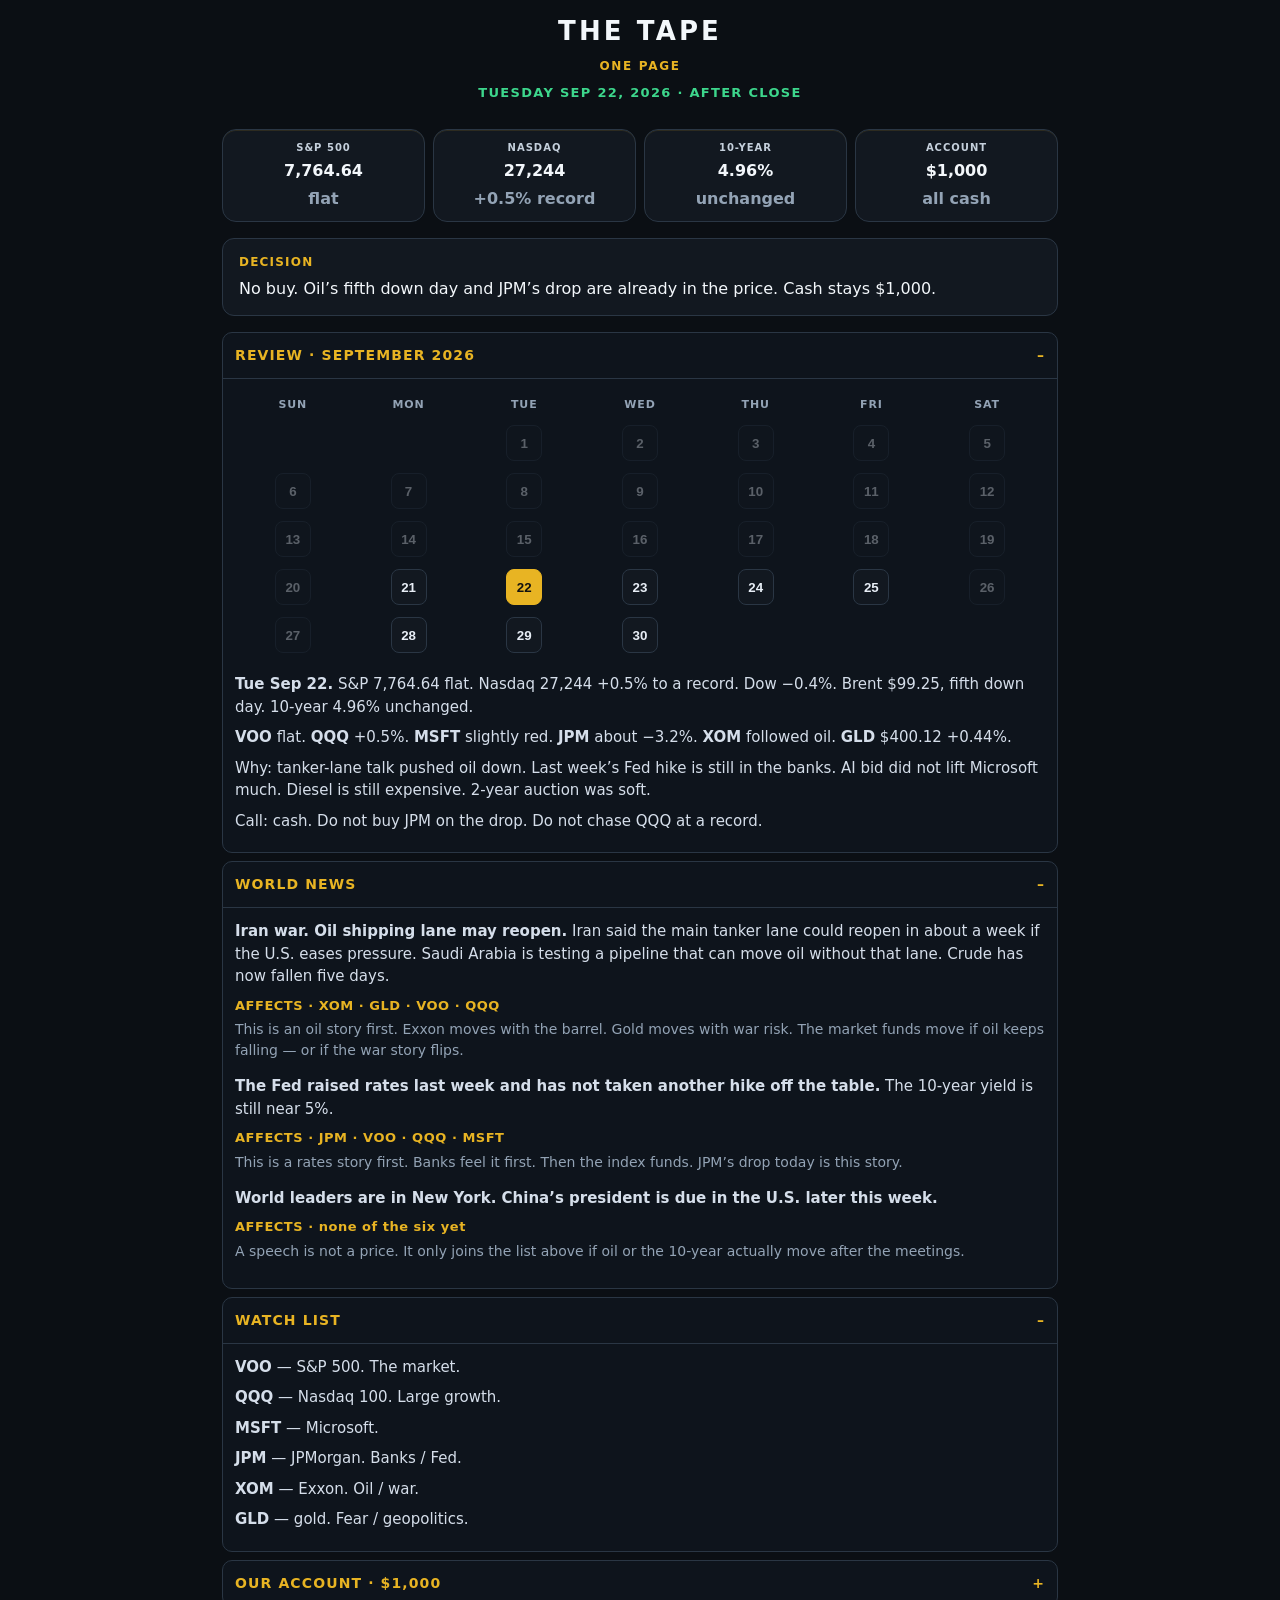
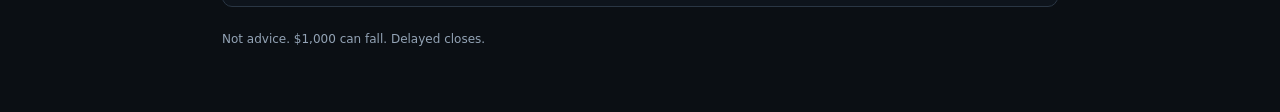
==== index.html @ 4e63ae9a "World news first, then which watch-list names it affects" ====
<!DOCTYPE html>
<html lang="en"><head>
<meta charset="UTF-8"/>
<meta name="viewport" content="width=device-width,initial-scale=1"/>
<title>The Tape</title>
<link rel="stylesheet" href="tape.css?v=13"/>
<style>
.meaning{color:#93a3b5;font-size:12px;font-weight:600;display:block;margin-top:4px}
.next{background:#121820;border:1px solid #2a3644;border-radius:12px;padding:14px 16px;margin:16px 0}
.next b{display:block;color:#e8b423;font-size:12px;letter-spacing:.1em;margin-bottom:6px}
.why{color:#93a3b5;font-size:14px;margin:4px 0 14px}
.hits{color:#e8b423;font-size:13px;font-weight:800;letter-spacing:.04em;margin:8px 0 0}
.cal{width:100%;border-collapse:collapse;margin:8px 0 14px;table-layout:fixed}
.cal th{color:#93a3b5;font-size:11px;letter-spacing:.08em;font-weight:800;padding:6px 0}
.cal td{text-align:center;padding:6px 0}
.cal button{background:#121820;border:1px solid #2a3644;color:#e8eef6;width:36px;height:36px;border-radius:8px;font-weight:800;cursor:pointer}
.cal button.on{background:#e8b423;color:#111;border-color:#e8b423}
.cal button.muted{opacity:.35;cursor:default}
.cal .empty{height:36px}
#rev-empty{display:none}
#rev-empty.show{display:block}
#rev-22.hide{display:none}
</style>
</head>
<body>
<header>
<div class="brand">THE TAPE</div>
<div class="sub">ONE PAGE</div>
<div class="card-date">TUESDAY SEP 22, 2026 · AFTER CLOSE</div>
</header>
<div class="wrap">

<div class="bank">
<div><b>S&amp;P 500</b><span>7,764.64</span><span class="meaning">flat</span></div>
<div><b>NASDAQ</b><span>27,244</span><span class="meaning">+0.5% record</span></div>
<div><b>10-YEAR</b><span>4.96%</span><span class="meaning">unchanged</span></div>
<div><b>ACCOUNT</b><span>$1,000</span><span class="meaning">all cash</span></div>
</div>

<div class="next">
<b>DECISION</b>
No buy. Oil’s fifth down day and JPM’s drop are already in the price. Cash stays $1,000.
</div>

<details class="block" open>
<summary>REVIEW · SEPTEMBER 2026</summary>
<div class="body">
<table class="cal">
<tr><th>SUN</th><th>MON</th><th>TUE</th><th>WED</th><th>THU</th><th>FRI</th><th>SAT</th></tr>
<tr>
<td class="empty"></td><td class="empty"></td>
<td><button class="muted" disabled>1</button></td>
<td><button class="muted" disabled>2</button></td>
<td><button class="muted" disabled>3</button></td>
<td><button class="muted" disabled>4</button></td>
<td><button class="muted" disabled>5</button></td>
</tr>
<tr>
<td><button class="muted" disabled>6</button></td>
<td><button class="muted" disabled>7</button></td>
<td><button class="muted" disabled>8</button></td>
<td><button class="muted" disabled>9</button></td>
<td><button class="muted" disabled>10</button></td>
<td><button class="muted" disabled>11</button></td>
<td><button class="muted" disabled>12</button></td>
</tr>
<tr>
<td><button class="muted" disabled>13</button></td>
<td><button class="muted" disabled>14</button></td>
<td><button class="muted" disabled>15</button></td>
<td><button class="muted" disabled>16</button></td>
<td><button class="muted" disabled>17</button></td>
<td><button class="muted" disabled>18</button></td>
<td><button class="muted" disabled>19</button></td>
</tr>
<tr>
<td><button class="muted" disabled>20</button></td>
<td><button data-day="21" type="button">21</button></td>
<td><button class="on" data-day="22" type="button">22</button></td>
<td><button data-day="23" type="button">23</button></td>
<td><button data-day="24" type="button">24</button></td>
<td><button data-day="25" type="button">25</button></td>
<td><button class="muted" disabled>26</button></td>
</tr>
<tr>
<td><button class="muted" disabled>27</button></td>
<td><button data-day="28" type="button">28</button></td>
<td><button data-day="29" type="button">29</button></td>
<td><button data-day="30" type="button">30</button></td>
<td></td><td></td><td></td>
</tr>
</table>

<div id="rev-22">
<p class="note"><b>Tue Sep 22.</b> S&amp;P 7,764.64 flat. Nasdaq 27,244 +0.5% to a record. Dow −0.4%. Brent $99.25, fifth down day. 10-year 4.96% unchanged.</p>
<p class="note"><b>VOO</b> flat. <b>QQQ</b> +0.5%. <b>MSFT</b> slightly red. <b>JPM</b> about −3.2%. <b>XOM</b> followed oil. <b>GLD</b> $400.12 +0.44%.</p>
<p class="note">Why: tanker-lane talk pushed oil down. Last week’s Fed hike is still in the banks. AI bid did not lift Microsoft much. Diesel is still expensive. 2-year auction was soft.</p>
<p class="note">Call: cash. Do not buy JPM on the drop. Do not chase QQQ at a record.</p>
</div>
<p class="note" id="rev-empty">No review for that date yet. First review is Tuesday the 22nd.</p>
</div>
</details>

<details class="block" open>
<summary>WORLD NEWS</summary>
<div class="body">
<p class="note"><b>Iran war. Oil shipping lane may reopen.</b> Iran said the main tanker lane could reopen in about a week if the U.S. eases pressure. Saudi Arabia is testing a pipeline that can move oil without that lane. Crude has now fallen five days.</p>
<p class="hits">AFFECTS · XOM · GLD · VOO · QQQ</p>
<p class="why">This is an oil story first. Exxon moves with the barrel. Gold moves with war risk. The market funds move if oil keeps falling — or if the war story flips.</p>
<p class="note"><b>The Fed raised rates last week and has not taken another hike off the table.</b> The 10-year yield is still near 5%.</p>
<p class="hits">AFFECTS · JPM · VOO · QQQ · MSFT</p>
<p class="why">This is a rates story first. Banks feel it first. Then the index funds. JPM’s drop today is this story.</p>
<p class="note"><b>World leaders are in New York. China’s president is due in the U.S. later this week.</b></p>
<p class="hits">AFFECTS · none of the six yet</p>
<p class="why">A speech is not a price. It only joins the list above if oil or the 10-year actually move after the meetings.</p>
</div>
</details>

<details class="block" open>
<summary>WATCH LIST</summary>
<div class="body">
<p class="note"><b>VOO</b> — S&amp;P 500. The market.</p>
<p class="note"><b>QQQ</b> — Nasdaq 100. Large growth.</p>
<p class="note"><b>MSFT</b> — Microsoft.</p>
<p class="note"><b>JPM</b> — JPMorgan. Banks / Fed.</p>
<p class="note"><b>XOM</b> — Exxon. Oil / war.</p>
<p class="note"><b>GLD</b> — gold. Fear / geopolitics.</p>
</div>
</details>

<details class="block">
<summary>OUR ACCOUNT · $1,000</summary>
<div class="body">
<p class="note">Start $1,000. Cash $1,000. Positions none.</p>
<p class="note">Max $300 in one name. Max two names. No day trades. No options. No crypto. No margin.</p>
<p class="note">A buy needs a sentence in Decision first. Then send the Robinhood fill.</p>
</div>
</details>

<p class="disclaimer">Not advice. $1,000 can fall. Delayed closes.</p>
</div>
<script>
const empty = document.getElementById('rev-empty');
const tue = document.getElementById('rev-22');
document.querySelectorAll('.cal button[data-day]').forEach(btn => {
  btn.addEventListener('click', () => {
    document.querySelectorAll('.cal button[data-day]').forEach(b => b.classList.remove('on'));
    btn.classList.add('on');
    const has = btn.getAttribute('data-day') === '22';
    tue.classList.toggle('hide', !has);
    empty.classList.toggle('show', !has);
  });
});
</script>
</body></html>
---- tape.css ----
:root{--bg:#0b0f14;--line:#2a3644;--gold:#e8b423;--ok:#3dd68c;--muted:#c5d0dc}
*{box-sizing:border-box}
html,body{overflow-x:hidden}
body{margin:0;font-family:"Segoe UI",system-ui,sans-serif;background:#0b0f14;color:#f3f7fb;line-height:1.5;font-size:16px;-webkit-text-size-adjust:100%}
.topnav{display:flex;justify-content:center;gap:10px;padding:10px 8px;border-bottom:1px solid var(--line);position:sticky;top:0;background:#0b0f14;z-index:5}
.topnav a{color:var(--gold);text-decoration:none;font-weight:800;font-size:13px;letter-spacing:.05em;padding:4px 2px}
.topnav a.on{color:var(--ok)}
header{padding:12px 16px 4px;text-align:center}
h1,.brand{margin:0;font-size:26px;letter-spacing:.12em;font-weight:800}
.sub{color:var(--gold);font-size:12px;letter-spacing:.14em;font-weight:700;margin:6px 0 8px}
.card-date{color:#3dd68c;font-size:13px;font-weight:800;letter-spacing:.1em;margin:2px 0 8px}
.updated{display:none}
.note{color:#d5deea;font-size:15px;line-height:1.5;margin:8px 0}
.wrap{max-width:860px;margin:0 auto;padding:4px 12px 56px}
.bank{display:grid;grid-template-columns:repeat(4,1fr);gap:8px;margin:10px 0 6px}
.bank div{background:#121820;border:1px solid var(--line);border-radius:14px;padding:10px 8px;text-align:center;box-shadow:inset 0 1px 0 rgba(232,180,35,.12)}
.bank b{display:block;color:var(--muted);font-size:10px;letter-spacing:.1em;margin-bottom:4px}
.bank span{font-size:16px;font-weight:800}
.block{background:#0e141c;border:1px solid #2a3644;border-radius:10px;margin:8px 0;overflow:hidden}
.block>summary{list-style:none;cursor:pointer;padding:12px 12px;color:#e8b423;font-weight:800;letter-spacing:.08em;font-size:14px;min-height:44px}
.block>summary::-webkit-details-marker{display:none}
.block>summary::after{content:" +";float:right;color:var(--gold)}
.block[open]>summary::after{content:" –"}
.block .body{padding:4px 12px 12px;border-top:1px solid #2a3644}
.kv{display:grid;grid-template-columns:88px 1fr;gap:6px 10px;margin:8px 0}
.kv b{color:#93a3b5;font-size:11px;letter-spacing:.1em;padding-top:3px}
.kv span{font-size:16px;font-weight:800;line-height:1.3}
.stamp{display:inline-block;padding:4px 8px;border-radius:999px;font-size:11px;font-weight:800}
.stamp.bet{background:#3d2a00;color:#e8b423}
.stamp.lean{background:#0d2a1c;color:#3dd68c}
.stamp.fade{background:#3a1212;color:#ff6b6b}
.stamp.pass{background:#1a2230;color:#93a3b5}
.full-link{color:var(--gold);font-weight:800;text-decoration:underline;font-size:15px}
.sd-table{width:100%;border-collapse:collapse;font-size:14px;margin:8px 0}
.sd-table th,.sd-table td{text-align:left;padding:7px 6px;border-bottom:1px solid var(--line);vertical-align:top}
.sd-table th{color:var(--muted);font-size:11px;letter-spacing:.08em}
.disclaimer{color:#93a3b5;font-size:12px;line-height:1.45;margin:24px 0 8px}
.g-btn{display:inline-block;padding:12px 12px;border-radius:8px;border:1px solid var(--line);color:var(--gold);text-decoration:none;font-weight:800;font-size:13px;letter-spacing:.04em;text-align:center;margin:4px 6px 4px 0}
@media(max-width:640px){
  .bank{grid-template-columns:1fr 1fr}
  h1,.brand{font-size:22px}
  .topnav{gap:8px;padding:8px 6px}
  .topnav a{font-size:11px}
  .wrap{padding:4px 10px 72px}
}
@media(min-width:720px){
  .mini{grid-template-columns:repeat(4,1fr)}
}
.mini{display:grid;grid-template-columns:1fr 1fr;gap:6px;margin:8px 0 0;width:100%}
.mini div{background:#121820;border:1px solid var(--line);border-radius:12px;padding:9px 8px;box-shadow:inset 0 1px 0 rgba(232,180,35,.1)}
.mini b{display:block;color:var(--muted);font-size:10px;letter-spacing:.08em}
.mini span{display:block;font-size:13px;font-weight:800;color:#f3f7fb;line-height:1.35;overflow-wrap:anywhere}
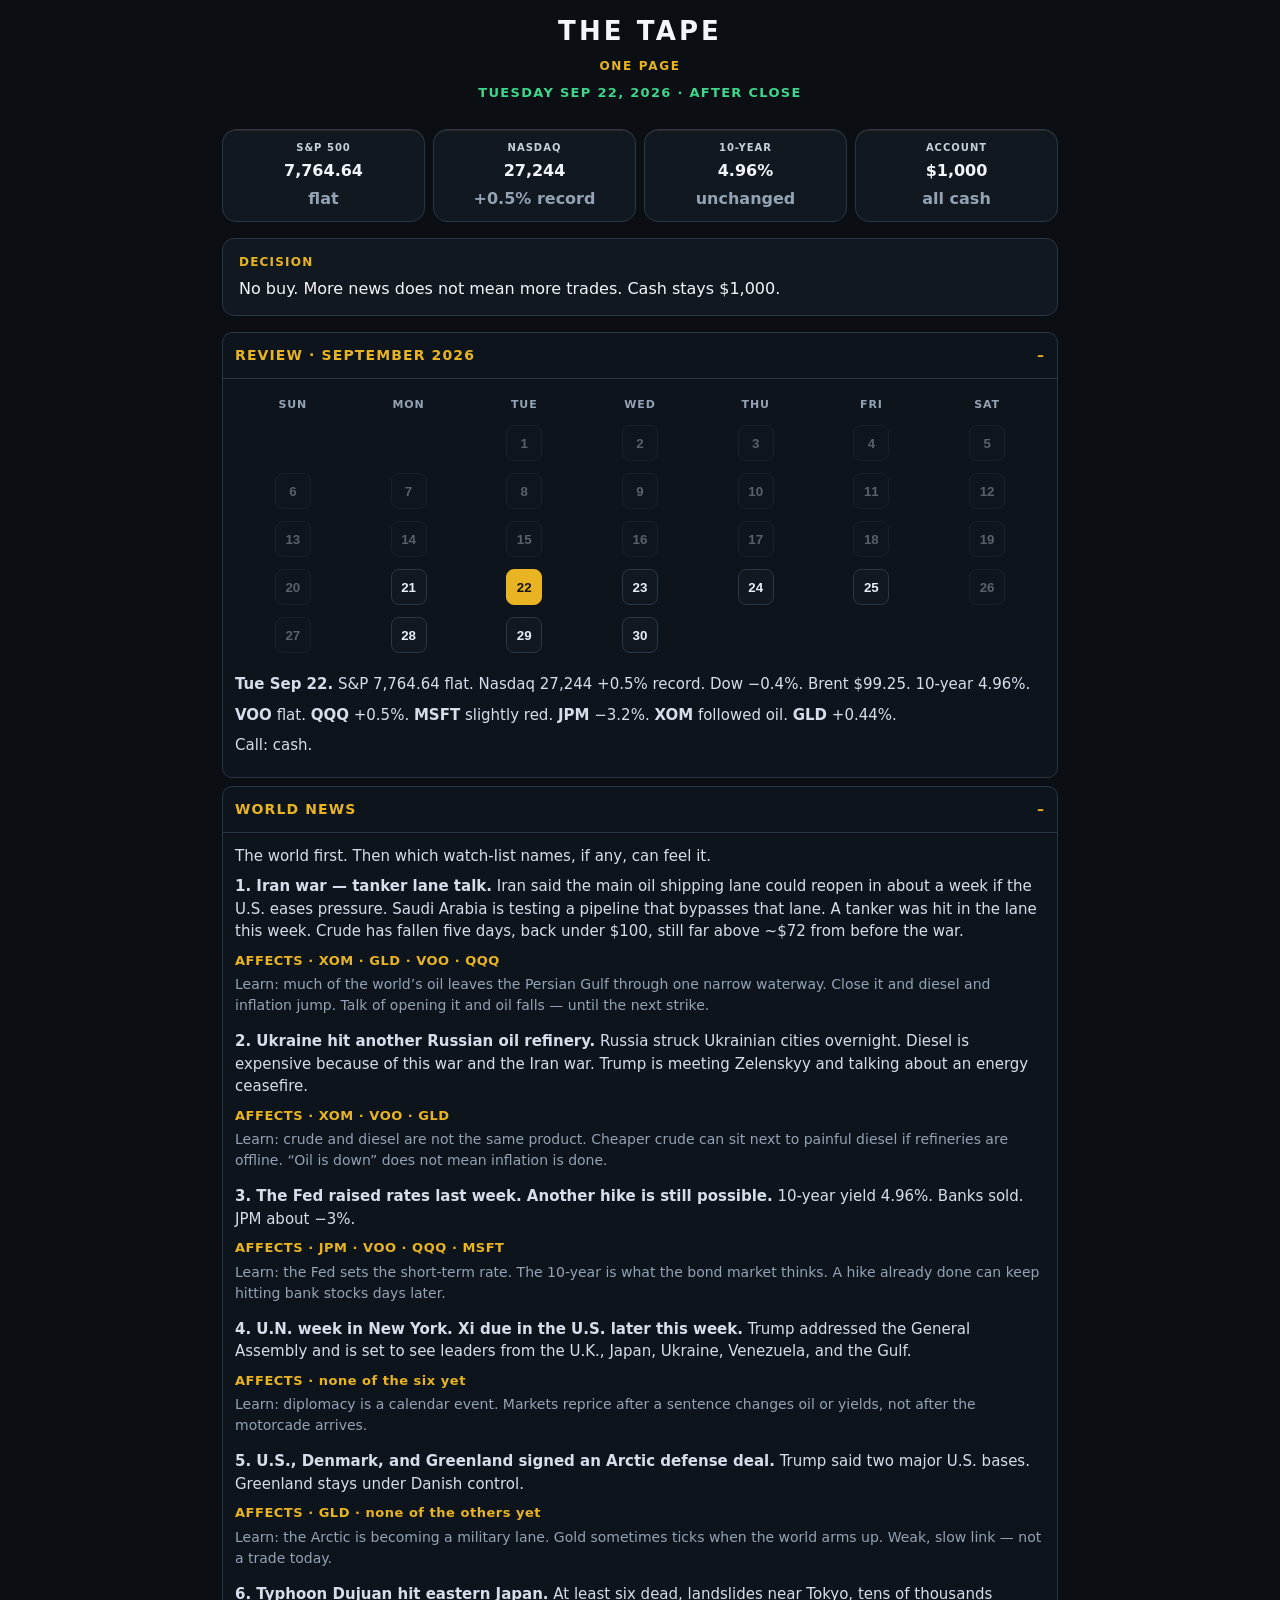
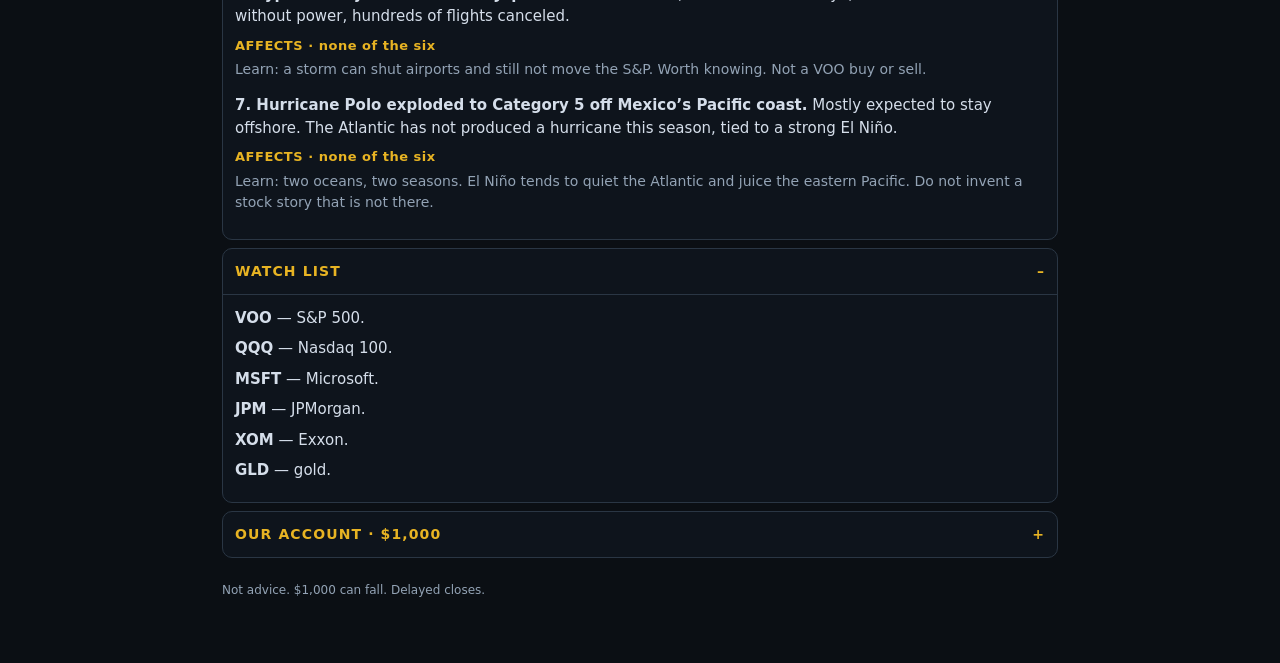
==== commit 7cea0b8d: "World News deeper dive: seven stories with learn lines" ====
--- a/index.html
+++ b/index.html
@@ -3,7 +3,7 @@
 <meta charset="UTF-8"/>
 <meta name="viewport" content="width=device-width,initial-scale=1"/>
 <title>The Tape</title>
-<link rel="stylesheet" href="tape.css?v=13"/>
+<link rel="stylesheet" href="tape.css?v=14"/>
 <style>
 .meaning{color:#93a3b5;font-size:12px;font-weight:600;display:block;margin-top:4px}
 .next{background:#121820;border:1px solid #2a3644;border-radius:12px;padding:14px 16px;margin:16px 0}
@@ -29,114 +29,73 @@
 <div class="card-date">TUESDAY SEP 22, 2026 · AFTER CLOSE</div>
 </header>
 <div class="wrap">
-
 <div class="bank">
 <div><b>S&amp;P 500</b><span>7,764.64</span><span class="meaning">flat</span></div>
 <div><b>NASDAQ</b><span>27,244</span><span class="meaning">+0.5% record</span></div>
 <div><b>10-YEAR</b><span>4.96%</span><span class="meaning">unchanged</span></div>
 <div><b>ACCOUNT</b><span>$1,000</span><span class="meaning">all cash</span></div>
 </div>
-
-<div class="next">
-<b>DECISION</b>
-No buy. Oil’s fifth down day and JPM’s drop are already in the price. Cash stays $1,000.
-</div>
-
+<div class="next"><b>DECISION</b>
+No buy. More news does not mean more trades. Cash stays $1,000.</div>
 <details class="block" open>
 <summary>REVIEW · SEPTEMBER 2026</summary>
 <div class="body">
 <table class="cal">
 <tr><th>SUN</th><th>MON</th><th>TUE</th><th>WED</th><th>THU</th><th>FRI</th><th>SAT</th></tr>
-<tr>
-<td class="empty"></td><td class="empty"></td>
-<td><button class="muted" disabled>1</button></td>
-<td><button class="muted" disabled>2</button></td>
-<td><button class="muted" disabled>3</button></td>
-<td><button class="muted" disabled>4</button></td>
-<td><button class="muted" disabled>5</button></td>
-</tr>
-<tr>
-<td><button class="muted" disabled>6</button></td>
-<td><button class="muted" disabled>7</button></td>
-<td><button class="muted" disabled>8</button></td>
-<td><button class="muted" disabled>9</button></td>
-<td><button class="muted" disabled>10</button></td>
-<td><button class="muted" disabled>11</button></td>
-<td><button class="muted" disabled>12</button></td>
-</tr>
-<tr>
-<td><button class="muted" disabled>13</button></td>
-<td><button class="muted" disabled>14</button></td>
-<td><button class="muted" disabled>15</button></td>
-<td><button class="muted" disabled>16</button></td>
-<td><button class="muted" disabled>17</button></td>
-<td><button class="muted" disabled>18</button></td>
-<td><button class="muted" disabled>19</button></td>
-</tr>
-<tr>
-<td><button class="muted" disabled>20</button></td>
-<td><button data-day="21" type="button">21</button></td>
-<td><button class="on" data-day="22" type="button">22</button></td>
-<td><button data-day="23" type="button">23</button></td>
-<td><button data-day="24" type="button">24</button></td>
-<td><button data-day="25" type="button">25</button></td>
-<td><button class="muted" disabled>26</button></td>
-</tr>
-<tr>
-<td><button class="muted" disabled>27</button></td>
-<td><button data-day="28" type="button">28</button></td>
-<td><button data-day="29" type="button">29</button></td>
-<td><button data-day="30" type="button">30</button></td>
-<td></td><td></td><td></td>
-</tr>
+<tr><td class="empty"></td><td class="empty"></td><td><button class="muted" disabled>1</button></td><td><button class="muted" disabled>2</button></td><td><button class="muted" disabled>3</button></td><td><button class="muted" disabled>4</button></td><td><button class="muted" disabled>5</button></td></tr>
+<tr><td><button class="muted" disabled>6</button></td><td><button class="muted" disabled>7</button></td><td><button class="muted" disabled>8</button></td><td><button class="muted" disabled>9</button></td><td><button class="muted" disabled>10</button></td><td><button class="muted" disabled>11</button></td><td><button class="muted" disabled>12</button></td></tr>
+<tr><td><button class="muted" disabled>13</button></td><td><button class="muted" disabled>14</button></td><td><button class="muted" disabled>15</button></td><td><button class="muted" disabled>16</button></td><td><button class="muted" disabled>17</button></td><td><button class="muted" disabled>18</button></td><td><button class="muted" disabled>19</button></td></tr>
+<tr><td><button class="muted" disabled>20</button></td><td><button data-day="21" type="button">21</button></td><td><button class="on" data-day="22" type="button">22</button></td><td><button data-day="23" type="button">23</button></td><td><button data-day="24" type="button">24</button></td><td><button data-day="25" type="button">25</button></td><td><button class="muted" disabled>26</button></td></tr>
+<tr><td><button class="muted" disabled>27</button></td><td><button data-day="28" type="button">28</button></td><td><button data-day="29" type="button">29</button></td><td><button data-day="30" type="button">30</button></td><td></td><td></td><td></td></tr>
 </table>
-
 <div id="rev-22">
-<p class="note"><b>Tue Sep 22.</b> S&amp;P 7,764.64 flat. Nasdaq 27,244 +0.5% to a record. Dow −0.4%. Brent $99.25, fifth down day. 10-year 4.96% unchanged.</p>
-<p class="note"><b>VOO</b> flat. <b>QQQ</b> +0.5%. <b>MSFT</b> slightly red. <b>JPM</b> about −3.2%. <b>XOM</b> followed oil. <b>GLD</b> $400.12 +0.44%.</p>
-<p class="note">Why: tanker-lane talk pushed oil down. Last week’s Fed hike is still in the banks. AI bid did not lift Microsoft much. Diesel is still expensive. 2-year auction was soft.</p>
-<p class="note">Call: cash. Do not buy JPM on the drop. Do not chase QQQ at a record.</p>
+<p class="note"><b>Tue Sep 22.</b> S&amp;P 7,764.64 flat. Nasdaq 27,244 +0.5% record. Dow −0.4%. Brent $99.25. 10-year 4.96%.</p>
+<p class="note"><b>VOO</b> flat. <b>QQQ</b> +0.5%. <b>MSFT</b> slightly red. <b>JPM</b> −3.2%. <b>XOM</b> followed oil. <b>GLD</b> +0.44%.</p>
+<p class="note">Call: cash.</p>
 </div>
-<p class="note" id="rev-empty">No review for that date yet. First review is Tuesday the 22nd.</p>
-</div>
-</details>
-
+<p class="note" id="rev-empty">No review for that date yet.</p>
+</div></details>
 <details class="block" open>
 <summary>WORLD NEWS</summary>
 <div class="body">
-<p class="note"><b>Iran war. Oil shipping lane may reopen.</b> Iran said the main tanker lane could reopen in about a week if the U.S. eases pressure. Saudi Arabia is testing a pipeline that can move oil without that lane. Crude has now fallen five days.</p>
+<p class="note">The world first. Then which watch-list names, if any, can feel it.</p>
+<p class="note"><b>1. Iran war — tanker lane talk.</b> Iran said the main oil shipping lane could reopen in about a week if the U.S. eases pressure. Saudi Arabia is testing a pipeline that bypasses that lane. A tanker was hit in the lane this week. Crude has fallen five days, back under $100, still far above ~$72 from before the war.</p>
 <p class="hits">AFFECTS · XOM · GLD · VOO · QQQ</p>
-<p class="why">This is an oil story first. Exxon moves with the barrel. Gold moves with war risk. The market funds move if oil keeps falling — or if the war story flips.</p>
-<p class="note"><b>The Fed raised rates last week and has not taken another hike off the table.</b> The 10-year yield is still near 5%.</p>
+<p class="why">Learn: much of the world’s oil leaves the Persian Gulf through one narrow waterway. Close it and diesel and inflation jump. Talk of opening it and oil falls — until the next strike.</p>
+<p class="note"><b>2. Ukraine hit another Russian oil refinery.</b> Russia struck Ukrainian cities overnight. Diesel is expensive because of this war and the Iran war. Trump is meeting Zelenskyy and talking about an energy ceasefire.</p>
+<p class="hits">AFFECTS · XOM · VOO · GLD</p>
+<p class="why">Learn: crude and diesel are not the same product. Cheaper crude can sit next to painful diesel if refineries are offline. “Oil is down” does not mean inflation is done.</p>
+<p class="note"><b>3. The Fed raised rates last week. Another hike is still possible.</b> 10-year yield 4.96%. Banks sold. JPM about −3%.</p>
 <p class="hits">AFFECTS · JPM · VOO · QQQ · MSFT</p>
-<p class="why">This is a rates story first. Banks feel it first. Then the index funds. JPM’s drop today is this story.</p>
-<p class="note"><b>World leaders are in New York. China’s president is due in the U.S. later this week.</b></p>
+<p class="why">Learn: the Fed sets the short-term rate. The 10-year is what the bond market thinks. A hike already done can keep hitting bank stocks days later.</p>
+<p class="note"><b>4. U.N. week in New York. Xi due in the U.S. later this week.</b> Trump addressed the General Assembly and is set to see leaders from the U.K., Japan, Ukraine, Venezuela, and the Gulf.</p>
 <p class="hits">AFFECTS · none of the six yet</p>
-<p class="why">A speech is not a price. It only joins the list above if oil or the 10-year actually move after the meetings.</p>
-</div>
-</details>
-
+<p class="why">Learn: diplomacy is a calendar event. Markets reprice after a sentence changes oil or yields, not after the motorcade arrives.</p>
+<p class="note"><b>5. U.S., Denmark, and Greenland signed an Arctic defense deal.</b> Trump said two major U.S. bases. Greenland stays under Danish control.</p>
+<p class="hits">AFFECTS · GLD · none of the others yet</p>
+<p class="why">Learn: the Arctic is becoming a military lane. Gold sometimes ticks when the world arms up. Weak, slow link — not a trade today.</p>
+<p class="note"><b>6. Typhoon Dujuan hit eastern Japan.</b> At least six dead, landslides near Tokyo, tens of thousands without power, hundreds of flights canceled.</p>
+<p class="hits">AFFECTS · none of the six</p>
+<p class="why">Learn: a storm can shut airports and still not move the S&amp;P. Worth knowing. Not a VOO buy or sell.</p>
+<p class="note"><b>7. Hurricane Polo exploded to Category 5 off Mexico’s Pacific coast.</b> Mostly expected to stay offshore. The Atlantic has not produced a hurricane this season, tied to a strong El Niño.</p>
+<p class="hits">AFFECTS · none of the six</p>
+<p class="why">Learn: two oceans, two seasons. El Niño tends to quiet the Atlantic and juice the eastern Pacific. Do not invent a stock story that is not there.</p>
+</div></details>
 <details class="block" open>
 <summary>WATCH LIST</summary>
 <div class="body">
-<p class="note"><b>VOO</b> — S&amp;P 500. The market.</p>
-<p class="note"><b>QQQ</b> — Nasdaq 100. Large growth.</p>
+<p class="note"><b>VOO</b> — S&amp;P 500.</p>
+<p class="note"><b>QQQ</b> — Nasdaq 100.</p>
 <p class="note"><b>MSFT</b> — Microsoft.</p>
-<p class="note"><b>JPM</b> — JPMorgan. Banks / Fed.</p>
-<p class="note"><b>XOM</b> — Exxon. Oil / war.</p>
-<p class="note"><b>GLD</b> — gold. Fear / geopolitics.</p>
-</div>
-</details>
-
+<p class="note"><b>JPM</b> — JPMorgan.</p>
+<p class="note"><b>XOM</b> — Exxon.</p>
+<p class="note"><b>GLD</b> — gold.</p>
+</div></details>
 <details class="block">
 <summary>OUR ACCOUNT · $1,000</summary>
 <div class="body">
-<p class="note">Start $1,000. Cash $1,000. Positions none.</p>
-<p class="note">Max $300 in one name. Max two names. No day trades. No options. No crypto. No margin.</p>
-<p class="note">A buy needs a sentence in Decision first. Then send the Robinhood fill.</p>
-</div>
-</details>
-
+<p class="note">Start $1,000. Cash $1,000. Positions none. Max $300 / two names. No day trades, options, crypto, or margin.</p>
+</div></details>
 <p class="disclaimer">Not advice. $1,000 can fall. Delayed closes.</p>
 </div>
 <script>
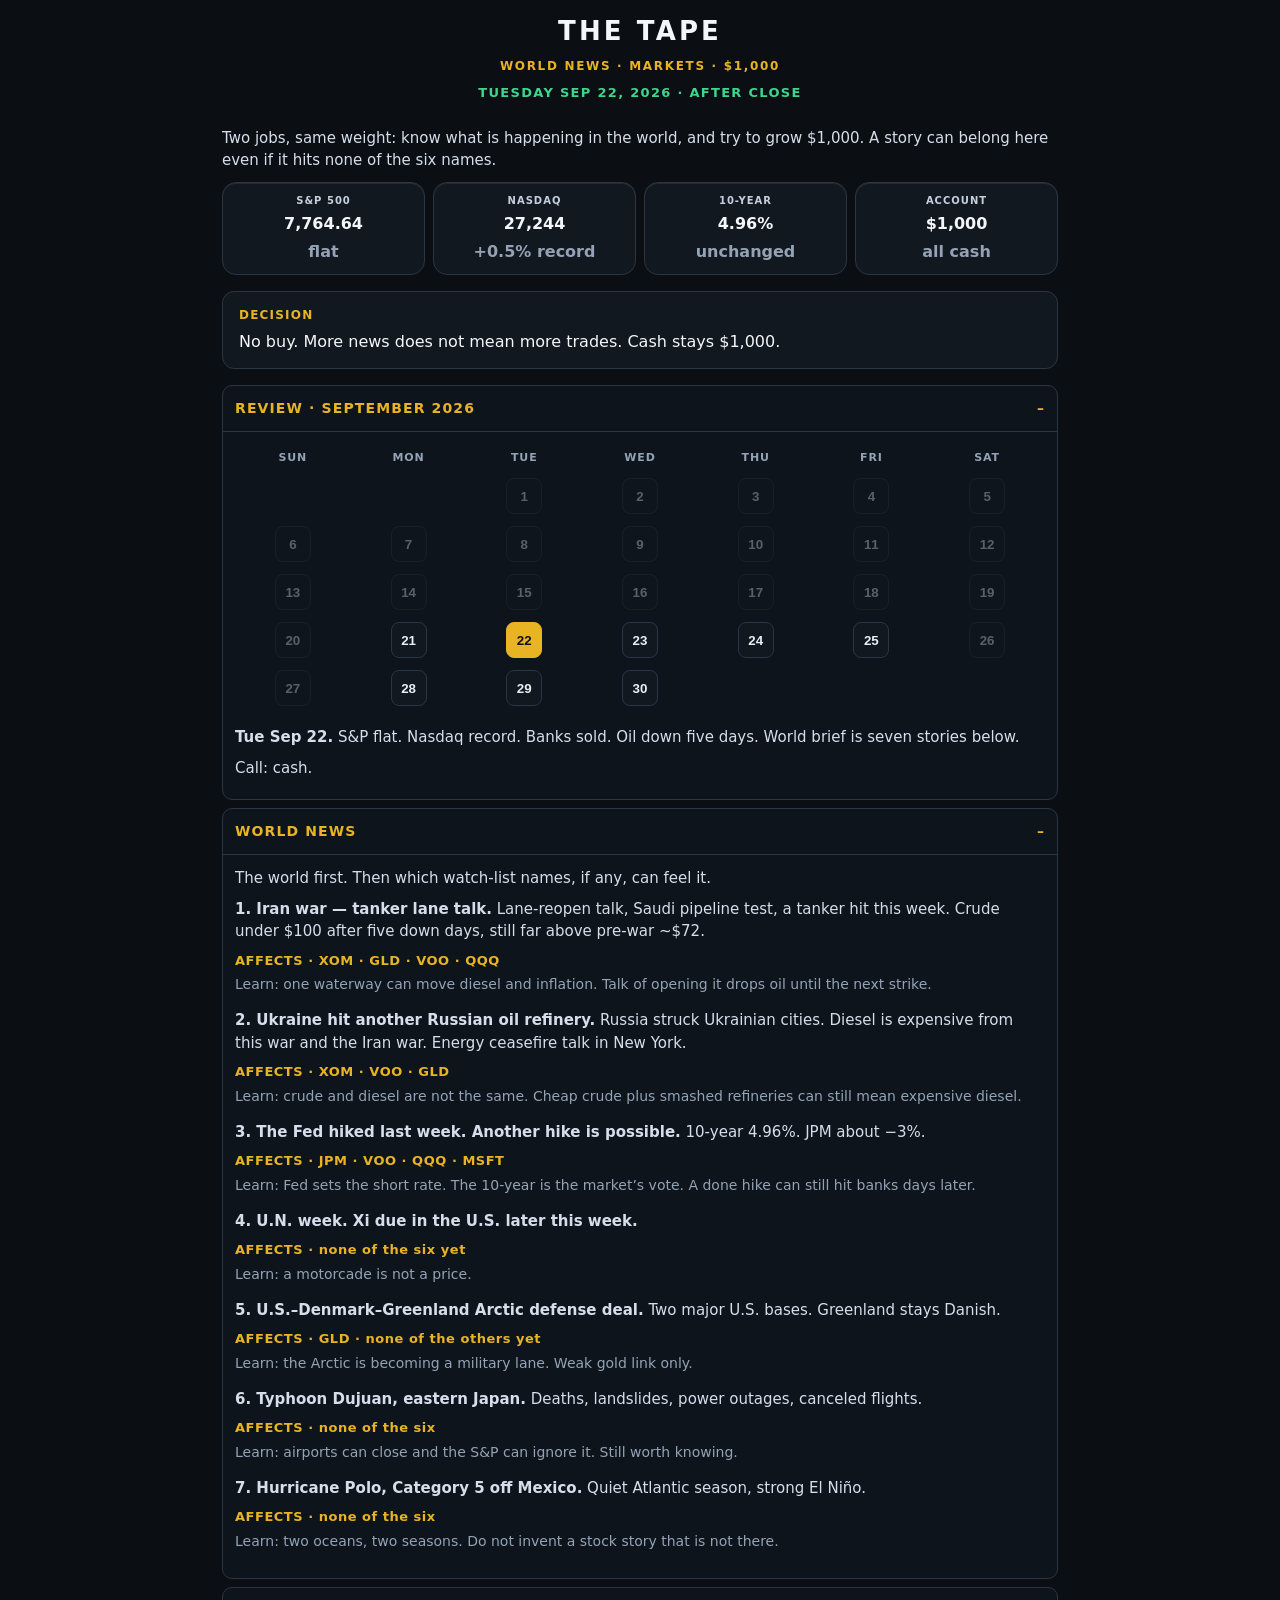
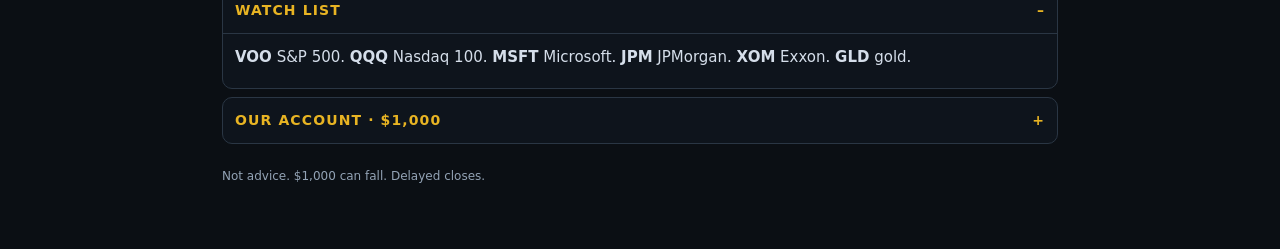
==== commit 48335fd6: "Equal weight: world news and the $1,000 account" ====
--- a/index.html
+++ b/index.html
@@ -3,7 +3,7 @@
 <meta charset="UTF-8"/>
 <meta name="viewport" content="width=device-width,initial-scale=1"/>
 <title>The Tape</title>
-<link rel="stylesheet" href="tape.css?v=14"/>
+<link rel="stylesheet" href="tape.css?v=15"/>
 <style>
 .meaning{color:#93a3b5;font-size:12px;font-weight:600;display:block;margin-top:4px}
 .next{background:#121820;border:1px solid #2a3644;border-radius:12px;padding:14px 16px;margin:16px 0}
@@ -25,10 +25,11 @@
 <body>
 <header>
 <div class="brand">THE TAPE</div>
-<div class="sub">ONE PAGE</div>
+<div class="sub">WORLD NEWS · MARKETS · $1,000</div>
 <div class="card-date">TUESDAY SEP 22, 2026 · AFTER CLOSE</div>
 </header>
 <div class="wrap">
+<p class="note">Two jobs, same weight: know what is happening in the world, and try to grow $1,000. A story can belong here even if it hits none of the six names.</p>
 <div class="bank">
 <div><b>S&amp;P 500</b><span>7,764.64</span><span class="meaning">flat</span></div>
 <div><b>NASDAQ</b><span>27,244</span><span class="meaning">+0.5% record</span></div>
@@ -49,8 +50,7 @@
 <tr><td><button class="muted" disabled>27</button></td><td><button data-day="28" type="button">28</button></td><td><button data-day="29" type="button">29</button></td><td><button data-day="30" type="button">30</button></td><td></td><td></td><td></td></tr>
 </table>
 <div id="rev-22">
-<p class="note"><b>Tue Sep 22.</b> S&amp;P 7,764.64 flat. Nasdaq 27,244 +0.5% record. Dow −0.4%. Brent $99.25. 10-year 4.96%.</p>
-<p class="note"><b>VOO</b> flat. <b>QQQ</b> +0.5%. <b>MSFT</b> slightly red. <b>JPM</b> −3.2%. <b>XOM</b> followed oil. <b>GLD</b> +0.44%.</p>
+<p class="note"><b>Tue Sep 22.</b> S&amp;P flat. Nasdaq record. Banks sold. Oil down five days. World brief is seven stories below.</p>
 <p class="note">Call: cash.</p>
 </div>
 <p class="note" id="rev-empty">No review for that date yet.</p>
@@ -59,42 +59,37 @@
 <summary>WORLD NEWS</summary>
 <div class="body">
 <p class="note">The world first. Then which watch-list names, if any, can feel it.</p>
-<p class="note"><b>1. Iran war — tanker lane talk.</b> Iran said the main oil shipping lane could reopen in about a week if the U.S. eases pressure. Saudi Arabia is testing a pipeline that bypasses that lane. A tanker was hit in the lane this week. Crude has fallen five days, back under $100, still far above ~$72 from before the war.</p>
+<p class="note"><b>1. Iran war — tanker lane talk.</b> Lane-reopen talk, Saudi pipeline test, a tanker hit this week. Crude under $100 after five down days, still far above pre-war ~$72.</p>
 <p class="hits">AFFECTS · XOM · GLD · VOO · QQQ</p>
-<p class="why">Learn: much of the world’s oil leaves the Persian Gulf through one narrow waterway. Close it and diesel and inflation jump. Talk of opening it and oil falls — until the next strike.</p>
-<p class="note"><b>2. Ukraine hit another Russian oil refinery.</b> Russia struck Ukrainian cities overnight. Diesel is expensive because of this war and the Iran war. Trump is meeting Zelenskyy and talking about an energy ceasefire.</p>
+<p class="why">Learn: one waterway can move diesel and inflation. Talk of opening it drops oil until the next strike.</p>
+<p class="note"><b>2. Ukraine hit another Russian oil refinery.</b> Russia struck Ukrainian cities. Diesel is expensive from this war and the Iran war. Energy ceasefire talk in New York.</p>
 <p class="hits">AFFECTS · XOM · VOO · GLD</p>
-<p class="why">Learn: crude and diesel are not the same product. Cheaper crude can sit next to painful diesel if refineries are offline. “Oil is down” does not mean inflation is done.</p>
-<p class="note"><b>3. The Fed raised rates last week. Another hike is still possible.</b> 10-year yield 4.96%. Banks sold. JPM about −3%.</p>
+<p class="why">Learn: crude and diesel are not the same. Cheap crude plus smashed refineries can still mean expensive diesel.</p>
+<p class="note"><b>3. The Fed hiked last week. Another hike is possible.</b> 10-year 4.96%. JPM about −3%.</p>
 <p class="hits">AFFECTS · JPM · VOO · QQQ · MSFT</p>
-<p class="why">Learn: the Fed sets the short-term rate. The 10-year is what the bond market thinks. A hike already done can keep hitting bank stocks days later.</p>
-<p class="note"><b>4. U.N. week in New York. Xi due in the U.S. later this week.</b> Trump addressed the General Assembly and is set to see leaders from the U.K., Japan, Ukraine, Venezuela, and the Gulf.</p>
+<p class="why">Learn: Fed sets the short rate. The 10-year is the market’s vote. A done hike can still hit banks days later.</p>
+<p class="note"><b>4. U.N. week. Xi due in the U.S. later this week.</b></p>
 <p class="hits">AFFECTS · none of the six yet</p>
-<p class="why">Learn: diplomacy is a calendar event. Markets reprice after a sentence changes oil or yields, not after the motorcade arrives.</p>
-<p class="note"><b>5. U.S., Denmark, and Greenland signed an Arctic defense deal.</b> Trump said two major U.S. bases. Greenland stays under Danish control.</p>
+<p class="why">Learn: a motorcade is not a price.</p>
+<p class="note"><b>5. U.S.–Denmark–Greenland Arctic defense deal.</b> Two major U.S. bases. Greenland stays Danish.</p>
 <p class="hits">AFFECTS · GLD · none of the others yet</p>
-<p class="why">Learn: the Arctic is becoming a military lane. Gold sometimes ticks when the world arms up. Weak, slow link — not a trade today.</p>
-<p class="note"><b>6. Typhoon Dujuan hit eastern Japan.</b> At least six dead, landslides near Tokyo, tens of thousands without power, hundreds of flights canceled.</p>
+<p class="why">Learn: the Arctic is becoming a military lane. Weak gold link only.</p>
+<p class="note"><b>6. Typhoon Dujuan, eastern Japan.</b> Deaths, landslides, power outages, canceled flights.</p>
 <p class="hits">AFFECTS · none of the six</p>
-<p class="why">Learn: a storm can shut airports and still not move the S&amp;P. Worth knowing. Not a VOO buy or sell.</p>
-<p class="note"><b>7. Hurricane Polo exploded to Category 5 off Mexico’s Pacific coast.</b> Mostly expected to stay offshore. The Atlantic has not produced a hurricane this season, tied to a strong El Niño.</p>
+<p class="why">Learn: airports can close and the S&amp;P can ignore it. Still worth knowing.</p>
+<p class="note"><b>7. Hurricane Polo, Category 5 off Mexico.</b> Quiet Atlantic season, strong El Niño.</p>
 <p class="hits">AFFECTS · none of the six</p>
-<p class="why">Learn: two oceans, two seasons. El Niño tends to quiet the Atlantic and juice the eastern Pacific. Do not invent a stock story that is not there.</p>
+<p class="why">Learn: two oceans, two seasons. Do not invent a stock story that is not there.</p>
 </div></details>
 <details class="block" open>
 <summary>WATCH LIST</summary>
 <div class="body">
-<p class="note"><b>VOO</b> — S&amp;P 500.</p>
-<p class="note"><b>QQQ</b> — Nasdaq 100.</p>
-<p class="note"><b>MSFT</b> — Microsoft.</p>
-<p class="note"><b>JPM</b> — JPMorgan.</p>
-<p class="note"><b>XOM</b> — Exxon.</p>
-<p class="note"><b>GLD</b> — gold.</p>
+<p class="note"><b>VOO</b> S&amp;P 500. <b>QQQ</b> Nasdaq 100. <b>MSFT</b> Microsoft. <b>JPM</b> JPMorgan. <b>XOM</b> Exxon. <b>GLD</b> gold.</p>
 </div></details>
 <details class="block">
 <summary>OUR ACCOUNT · $1,000</summary>
 <div class="body">
-<p class="note">Start $1,000. Cash $1,000. Positions none. Max $300 / two names. No day trades, options, crypto, or margin.</p>
+<p class="note">Cash $1,000. Positions none. Max $300 / two names. No day trades, options, crypto, or margin.</p>
 </div></details>
 <p class="disclaimer">Not advice. $1,000 can fall. Delayed closes.</p>
 </div>
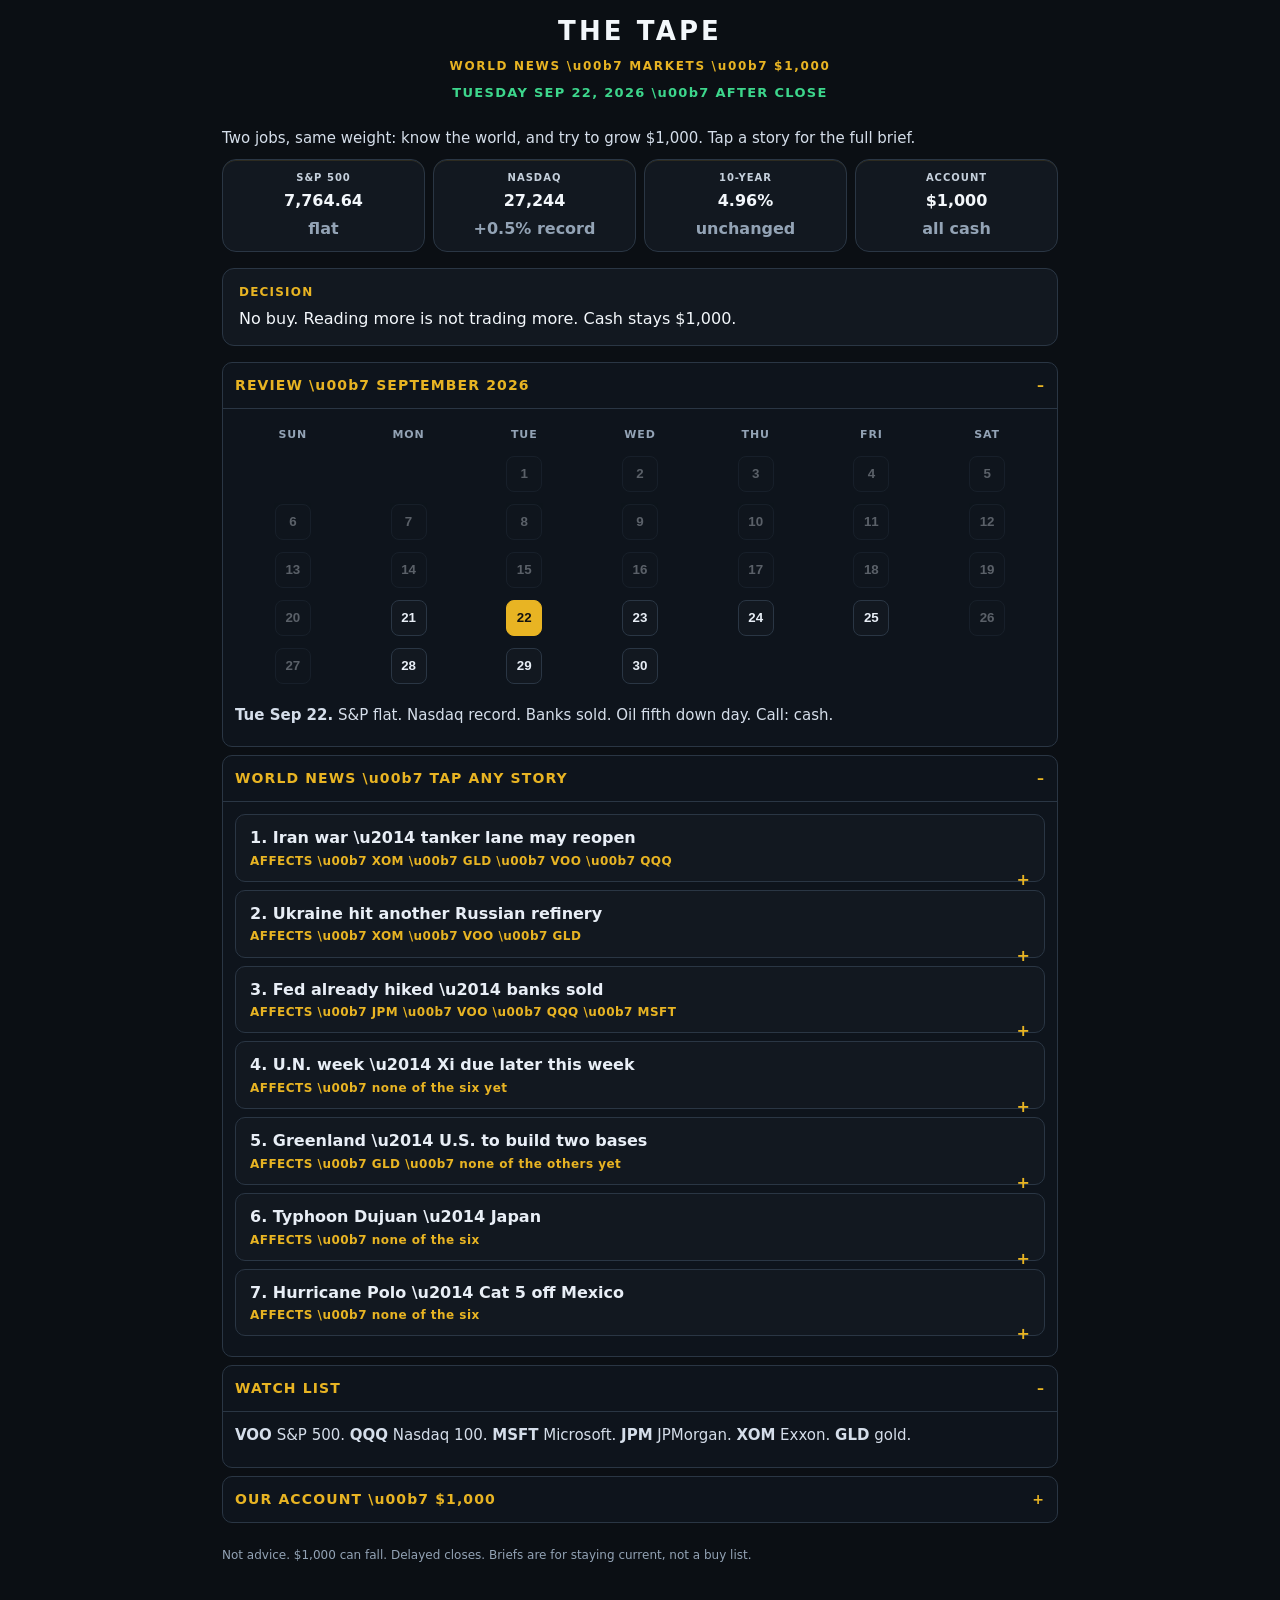
==== commit 4963da32: "Deep world briefs behind tap-to-open rows so the page stays clean" ====
--- a/index.html
+++ b/index.html
@@ -3,33 +3,35 @@
 <meta charset="UTF-8"/>
 <meta name="viewport" content="width=device-width,initial-scale=1"/>
 <title>The Tape</title>
-<link rel="stylesheet" href="tape.css?v=15"/>
+<link rel="stylesheet" href="tape.css?v=16"/>
 <style>
 .meaning{color:#93a3b5;font-size:12px;font-weight:600;display:block;margin-top:4px}
 .next{background:#121820;border:1px solid #2a3644;border-radius:12px;padding:14px 16px;margin:16px 0}
 .next b{display:block;color:#e8b423;font-size:12px;letter-spacing:.1em;margin-bottom:6px}
-.why{color:#93a3b5;font-size:14px;margin:4px 0 14px}
-.hits{color:#e8b423;font-size:13px;font-weight:800;letter-spacing:.04em;margin:8px 0 0}
+.why{color:#93a3b5;font-size:14px;margin:4px 0 10px}
+.hits{color:#e8b423;font-size:12px;font-weight:800;letter-spacing:.04em;display:block;margin-top:4px}
 .cal{width:100%;border-collapse:collapse;margin:8px 0 14px;table-layout:fixed}
 .cal th{color:#93a3b5;font-size:11px;letter-spacing:.08em;font-weight:800;padding:6px 0}
 .cal td{text-align:center;padding:6px 0}
 .cal button{background:#121820;border:1px solid #2a3644;color:#e8eef6;width:36px;height:36px;border-radius:8px;font-weight:800;cursor:pointer}
 .cal button.on{background:#e8b423;color:#111;border-color:#e8b423}
 .cal button.muted{opacity:.35;cursor:default}
-.cal .empty{height:36px}
-#rev-empty{display:none}
-#rev-empty.show{display:block}
-#rev-22.hide{display:none}
-</style>
-</head>
+#rev-empty{display:none}#rev-empty.show{display:block}#rev-22.hide{display:none}
+details.story{border:1px solid #2a3644;border-radius:10px;margin:8px 0;background:#121820}
+details.story>summary{list-style:none;cursor:pointer;padding:12px 14px;font-weight:800;color:#e8eef6;line-height:1.35}
+details.story>summary::-webkit-details-marker{display:none}
+details.story>summary:after{content:" +";color:#e8b423;float:right}
+details.story[open]>summary:after{content:" \2212"}
+details.story .pad{padding:0 14px 14px}
+</style></head>
 <body>
 <header>
 <div class="brand">THE TAPE</div>
-<div class="sub">WORLD NEWS · MARKETS · $1,000</div>
-<div class="card-date">TUESDAY SEP 22, 2026 · AFTER CLOSE</div>
+<div class="sub">WORLD NEWS \u00b7 MARKETS \u00b7 $1,000</div>
+<div class="card-date">TUESDAY SEP 22, 2026 \u00b7 AFTER CLOSE</div>
 </header>
 <div class="wrap">
-<p class="note">Two jobs, same weight: know what is happening in the world, and try to grow $1,000. A story can belong here even if it hits none of the six names.</p>
+<p class="note">Two jobs, same weight: know the world, and try to grow $1,000. Tap a story for the full brief.</p>
 <div class="bank">
 <div><b>S&amp;P 500</b><span>7,764.64</span><span class="meaning">flat</span></div>
 <div><b>NASDAQ</b><span>27,244</span><span class="meaning">+0.5% record</span></div>
@@ -37,72 +39,90 @@
 <div><b>ACCOUNT</b><span>$1,000</span><span class="meaning">all cash</span></div>
 </div>
 <div class="next"><b>DECISION</b>
-No buy. More news does not mean more trades. Cash stays $1,000.</div>
+No buy. Reading more is not trading more. Cash stays $1,000.</div>
 <details class="block" open>
-<summary>REVIEW · SEPTEMBER 2026</summary>
+<summary>REVIEW \u00b7 SEPTEMBER 2026</summary>
 <div class="body">
 <table class="cal">
 <tr><th>SUN</th><th>MON</th><th>TUE</th><th>WED</th><th>THU</th><th>FRI</th><th>SAT</th></tr>
-<tr><td class="empty"></td><td class="empty"></td><td><button class="muted" disabled>1</button></td><td><button class="muted" disabled>2</button></td><td><button class="muted" disabled>3</button></td><td><button class="muted" disabled>4</button></td><td><button class="muted" disabled>5</button></td></tr>
+<tr><td></td><td></td><td><button class="muted" disabled>1</button></td><td><button class="muted" disabled>2</button></td><td><button class="muted" disabled>3</button></td><td><button class="muted" disabled>4</button></td><td><button class="muted" disabled>5</button></td></tr>
 <tr><td><button class="muted" disabled>6</button></td><td><button class="muted" disabled>7</button></td><td><button class="muted" disabled>8</button></td><td><button class="muted" disabled>9</button></td><td><button class="muted" disabled>10</button></td><td><button class="muted" disabled>11</button></td><td><button class="muted" disabled>12</button></td></tr>
 <tr><td><button class="muted" disabled>13</button></td><td><button class="muted" disabled>14</button></td><td><button class="muted" disabled>15</button></td><td><button class="muted" disabled>16</button></td><td><button class="muted" disabled>17</button></td><td><button class="muted" disabled>18</button></td><td><button class="muted" disabled>19</button></td></tr>
 <tr><td><button class="muted" disabled>20</button></td><td><button data-day="21" type="button">21</button></td><td><button class="on" data-day="22" type="button">22</button></td><td><button data-day="23" type="button">23</button></td><td><button data-day="24" type="button">24</button></td><td><button data-day="25" type="button">25</button></td><td><button class="muted" disabled>26</button></td></tr>
 <tr><td><button class="muted" disabled>27</button></td><td><button data-day="28" type="button">28</button></td><td><button data-day="29" type="button">29</button></td><td><button data-day="30" type="button">30</button></td><td></td><td></td><td></td></tr>
 </table>
-<div id="rev-22">
-<p class="note"><b>Tue Sep 22.</b> S&amp;P flat. Nasdaq record. Banks sold. Oil down five days. World brief is seven stories below.</p>
-<p class="note">Call: cash.</p>
-</div>
+<div id="rev-22"><p class="note"><b>Tue Sep 22.</b> S&amp;P flat. Nasdaq record. Banks sold. Oil fifth down day. Call: cash.</p></div>
 <p class="note" id="rev-empty">No review for that date yet.</p>
 </div></details>
 <details class="block" open>
-<summary>WORLD NEWS</summary>
+<summary>WORLD NEWS \u00b7 TAP ANY STORY</summary>
 <div class="body">
-<p class="note">The world first. Then which watch-list names, if any, can feel it.</p>
-<p class="note"><b>1. Iran war — tanker lane talk.</b> Lane-reopen talk, Saudi pipeline test, a tanker hit this week. Crude under $100 after five down days, still far above pre-war ~$72.</p>
-<p class="hits">AFFECTS · XOM · GLD · VOO · QQQ</p>
-<p class="why">Learn: one waterway can move diesel and inflation. Talk of opening it drops oil until the next strike.</p>
-<p class="note"><b>2. Ukraine hit another Russian oil refinery.</b> Russia struck Ukrainian cities. Diesel is expensive from this war and the Iran war. Energy ceasefire talk in New York.</p>
-<p class="hits">AFFECTS · XOM · VOO · GLD</p>
-<p class="why">Learn: crude and diesel are not the same. Cheap crude plus smashed refineries can still mean expensive diesel.</p>
-<p class="note"><b>3. The Fed hiked last week. Another hike is possible.</b> 10-year 4.96%. JPM about −3%.</p>
-<p class="hits">AFFECTS · JPM · VOO · QQQ · MSFT</p>
-<p class="why">Learn: Fed sets the short rate. The 10-year is the market’s vote. A done hike can still hit banks days later.</p>
-<p class="note"><b>4. U.N. week. Xi due in the U.S. later this week.</b></p>
-<p class="hits">AFFECTS · none of the six yet</p>
-<p class="why">Learn: a motorcade is not a price.</p>
-<p class="note"><b>5. U.S.–Denmark–Greenland Arctic defense deal.</b> Two major U.S. bases. Greenland stays Danish.</p>
-<p class="hits">AFFECTS · GLD · none of the others yet</p>
-<p class="why">Learn: the Arctic is becoming a military lane. Weak gold link only.</p>
-<p class="note"><b>6. Typhoon Dujuan, eastern Japan.</b> Deaths, landslides, power outages, canceled flights.</p>
-<p class="hits">AFFECTS · none of the six</p>
-<p class="why">Learn: airports can close and the S&amp;P can ignore it. Still worth knowing.</p>
-<p class="note"><b>7. Hurricane Polo, Category 5 off Mexico.</b> Quiet Atlantic season, strong El Niño.</p>
-<p class="hits">AFFECTS · none of the six</p>
-<p class="why">Learn: two oceans, two seasons. Do not invent a stock story that is not there.</p>
+
+<details class="story"><summary>1. Iran war \u2014 tanker lane may reopen<span class="hits">AFFECTS \u00b7 XOM \u00b7 GLD \u00b7 VOO \u00b7 QQQ</span></summary>
+<div class="pad">
+<p class="note">War about six months old. Oil was ~$72 before it. Last week Brent near $110. Tuesday settle $99.25, fifth down day, after a dip under $98.</p>
+<p class="note">Iran said Hormuz could reopen in about seven days if the U.S. eases military pressure and lifts a port blockade. Hormuz is the narrow exit from the Persian Gulf. A large share of seaborne oil has to pass through it.</p>
+<p class="note">Saudi Arabia is testing the East-West Pipeline to the Red Sea (Yanbu), a bypass after Houthi damage this month. A tanker was hit in Hormuz on Monday. Trump defended the war at the U.N. Markets sold oil on the reopen talk. The war is not over.</p>
+<p class="why">Learn: oil has a price and a route. Close the lane and diesel, shipping, and inflation jump. Talk of opening it and traders sell first. Exxon follows the barrel. Gold follows war risk. VOO/QQQ follow inflation fear.</p>
+</div></details>
+
+<details class="story"><summary>2. Ukraine hit another Russian refinery<span class="hits">AFFECTS \u00b7 XOM \u00b7 VOO \u00b7 GLD</span></summary>
+<div class="pad">
+<p class="note">Year five. Front lines barely move. Russia struck at least four Ukrainian regions overnight. Ukraine damaged another Russian refinery, after a large weekend strike near Moscow.</p>
+<p class="note">Refineries turn crude into diesel and jet fuel. Smash them and crude can fall while diesel stays scarce. U.S. diesel was recently marked near $6.53 even as crude fell five days. Trump wants an energy ceasefire talk with Zelenskyy in New York.</p>
+<p class="why">Learn: crude is the raw barrel. Diesel is the refined product trucks burn. “Oil is down” is not “inflation is done.”</p>
+</div></details>
+
+<details class="story"><summary>3. Fed already hiked \u2014 banks sold<span class="hits">AFFECTS \u00b7 JPM \u00b7 VOO \u00b7 QQQ \u00b7 MSFT</span></summary>
+<div class="pad">
+<p class="note">First Fed hike in three years last week. Another hike in October is still on the table. 10-year yield 4.96% Tuesday, unchanged, after crossing 5% last week. 2-year auction was soft.</p>
+<p class="note">JPM fell about 3.2% and helped drag the Dow. Financials were the worst sector. Banks live on the gap between short rates and long rates. That gap is under pressure. Fed speakers kept pointing at services inflation, not just energy.</p>
+<p class="why">Learn: the Fed sets the overnight rate. The 10-year is the market’s vote. A hike already done can still hit bank stocks days later.</p>
+</div></details>
+
+<details class="story"><summary>4. U.N. week \u2014 Xi due later this week<span class="hits">AFFECTS \u00b7 none of the six yet</span></summary>
+<div class="pad">
+<p class="note">81st U.N. General Assembly. Trump spoke, then a stack of meetings: U.K., Japan, Ukraine, Venezuela, Denmark, Greenland, Gulf states. Xi Jinping is due in the U.S. Sep 23–25. Topics in the air: trade, tariffs, AI.</p>
+<p class="why">Learn: a summit is a calendar box. Markets move when a sentence changes oil, rates, or war risk. Until then, AFFECTS none.</p>
+</div></details>
+
+<details class="story"><summary>5. Greenland \u2014 U.S. to build two bases<span class="hits">AFFECTS \u00b7 GLD \u00b7 none of the others yet</span></summary>
+<div class="pad">
+<p class="note">U.S., Denmark, and Greenland signed an update to the 1951 defense pact in New York. Trump said two “very major” bases and a larger presence immediately. Greenland stays Danish. Existing U.S. operations there already cover missile warning and space surveillance for NATO.</p>
+<p class="why">Learn: the Arctic is becoming a military lane (routes, missiles, minerals). Decade map, not Tuesday trade. Weak gold link only.</p>
+</div></details>
+
+<details class="story"><summary>6. Typhoon Dujuan \u2014 Japan<span class="hits">AFFECTS \u00b7 none of the six</span></summary>
+<div class="pad">
+<p class="note">Six dead, about six missing, 20+ injured. Landslides in Chiba and Kanagawa near Tokyo. 45,000+ households without power. Oshima recorded 832 mm of rain in 48 hours, more than double a normal September. Level-5 landslide warnings. 275+ flight cancellations at Haneda and Narita. Rail and bullet-train disruptions. Storm now weakening over the Pacific.</p>
+<p class="why">Learn: hundreds of flights can cancel and the S&amp;P can ignore it. Still worth knowing. Not a VOO trade.</p>
+</div></details>
+
+<details class="story"><summary>7. Hurricane Polo \u2014 Cat 5 off Mexico<span class="hits">AFFECTS \u00b7 none of the six</span></summary>
+<div class="pad">
+<p class="note">Tropical storm to Category 5 in under 24 hours off Mexico’s Pacific coast. Core likely stays offshore; rain and landslide risk for Guerrero, Oaxaca, Michoacán. The Atlantic has produced no hurricane this season, a long quiet streak tied to a strong El Niño, which tends to shear the Atlantic and feed the eastern Pacific.</p>
+<p class="why">Learn: two oceans, two seasons, one climate pattern leaning on both. Do not invent a QQQ trade.</p>
+</div></details>
+
 </div></details>
 <details class="block" open>
 <summary>WATCH LIST</summary>
-<div class="body">
-<p class="note"><b>VOO</b> S&amp;P 500. <b>QQQ</b> Nasdaq 100. <b>MSFT</b> Microsoft. <b>JPM</b> JPMorgan. <b>XOM</b> Exxon. <b>GLD</b> gold.</p>
-</div></details>
+<div class="body"><p class="note"><b>VOO</b> S&amp;P 500. <b>QQQ</b> Nasdaq 100. <b>MSFT</b> Microsoft. <b>JPM</b> JPMorgan. <b>XOM</b> Exxon. <b>GLD</b> gold.</p></div></details>
 <details class="block">
-<summary>OUR ACCOUNT · $1,000</summary>
-<div class="body">
-<p class="note">Cash $1,000. Positions none. Max $300 / two names. No day trades, options, crypto, or margin.</p>
-</div></details>
-<p class="disclaimer">Not advice. $1,000 can fall. Delayed closes.</p>
+<summary>OUR ACCOUNT \u00b7 $1,000</summary>
+<div class="body"><p class="note">Cash $1,000. Positions none. Max $300 / two names. No day trades, options, crypto, or margin.</p></div></details>
+<p class="disclaimer">Not advice. $1,000 can fall. Delayed closes. Briefs are for staying current, not a buy list.</p>
 </div>
 <script>
-const empty = document.getElementById('rev-empty');
-const tue = document.getElementById('rev-22');
-document.querySelectorAll('.cal button[data-day]').forEach(btn => {
-  btn.addEventListener('click', () => {
-    document.querySelectorAll('.cal button[data-day]').forEach(b => b.classList.remove('on'));
+const empty=document.getElementById('rev-empty');
+const tue=document.getElementById('rev-22');
+document.querySelectorAll('.cal button[data-day]').forEach(btn=>{
+  btn.addEventListener('click',()=>{
+    document.querySelectorAll('.cal button[data-day]').forEach(b=>b.classList.remove('on'));
     btn.classList.add('on');
-    const has = btn.getAttribute('data-day') === '22';
-    tue.classList.toggle('hide', !has);
-    empty.classList.toggle('show', !has);
+    const has=btn.getAttribute('data-day')==='22';
+    tue.classList.toggle('hide',!has);
+    empty.classList.toggle('show',!has);
   });
 });
 </script>
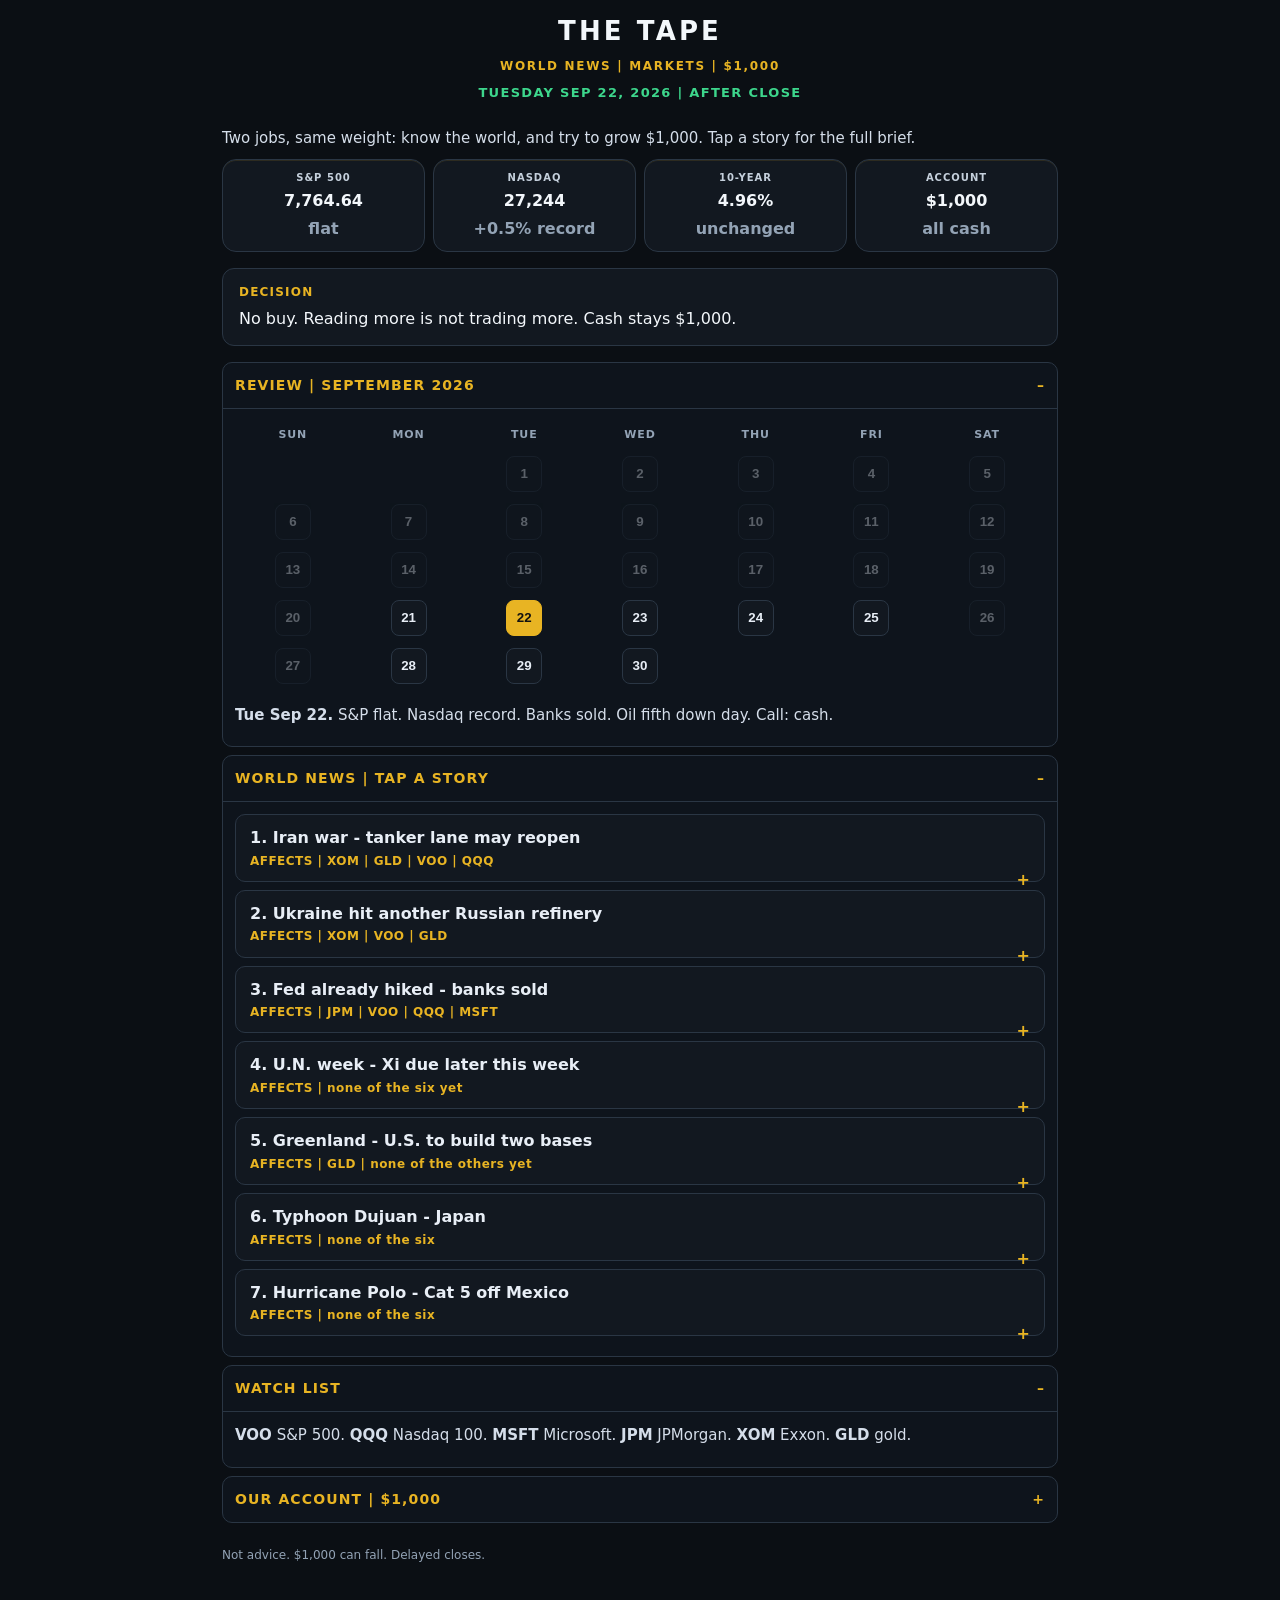
==== commit 8e78cf52: "Fix garbled punctuation. Plain text only." ====
--- a/index.html
+++ b/index.html
@@ -3,7 +3,7 @@
 <meta charset="UTF-8"/>
 <meta name="viewport" content="width=device-width,initial-scale=1"/>
 <title>The Tape</title>
-<link rel="stylesheet" href="tape.css?v=16"/>
+<link rel="stylesheet" href="tape.css?v=17"/>
 <style>
 .meaning{color:#93a3b5;font-size:12px;font-weight:600;display:block;margin-top:4px}
 .next{background:#121820;border:1px solid #2a3644;border-radius:12px;padding:14px 16px;margin:16px 0}
@@ -16,19 +16,21 @@
 .cal button{background:#121820;border:1px solid #2a3644;color:#e8eef6;width:36px;height:36px;border-radius:8px;font-weight:800;cursor:pointer}
 .cal button.on{background:#e8b423;color:#111;border-color:#e8b423}
 .cal button.muted{opacity:.35;cursor:default}
-#rev-empty{display:none}#rev-empty.show{display:block}#rev-22.hide{display:none}
+#rev-empty{display:none}
+#rev-empty.show{display:block}
+#rev-22.hide{display:none}
 details.story{border:1px solid #2a3644;border-radius:10px;margin:8px 0;background:#121820}
 details.story>summary{list-style:none;cursor:pointer;padding:12px 14px;font-weight:800;color:#e8eef6;line-height:1.35}
 details.story>summary::-webkit-details-marker{display:none}
 details.story>summary:after{content:" +";color:#e8b423;float:right}
-details.story[open]>summary:after{content:" \2212"}
+details.story[open]>summary:after{content:" -";color:#e8b423;float:right}
 details.story .pad{padding:0 14px 14px}
 </style></head>
 <body>
 <header>
 <div class="brand">THE TAPE</div>
-<div class="sub">WORLD NEWS \u00b7 MARKETS \u00b7 $1,000</div>
-<div class="card-date">TUESDAY SEP 22, 2026 \u00b7 AFTER CLOSE</div>
+<div class="sub">WORLD NEWS | MARKETS | $1,000</div>
+<div class="card-date">TUESDAY SEP 22, 2026 | AFTER CLOSE</div>
 </header>
 <div class="wrap">
 <p class="note">Two jobs, same weight: know the world, and try to grow $1,000. Tap a story for the full brief.</p>
@@ -41,7 +43,7 @@
 <div class="next"><b>DECISION</b>
 No buy. Reading more is not trading more. Cash stays $1,000.</div>
 <details class="block" open>
-<summary>REVIEW \u00b7 SEPTEMBER 2026</summary>
+<summary>REVIEW | SEPTEMBER 2026</summary>
 <div class="body">
 <table class="cal">
 <tr><th>SUN</th><th>MON</th><th>TUE</th><th>WED</th><th>THU</th><th>FRI</th><th>SAT</th></tr>
@@ -55,53 +57,52 @@
 <p class="note" id="rev-empty">No review for that date yet.</p>
 </div></details>
 <details class="block" open>
-<summary>WORLD NEWS \u00b7 TAP ANY STORY</summary>
+<summary>WORLD NEWS | TAP A STORY</summary>
 <div class="body">
 
-<details class="story"><summary>1. Iran war \u2014 tanker lane may reopen<span class="hits">AFFECTS \u00b7 XOM \u00b7 GLD \u00b7 VOO \u00b7 QQQ</span></summary>
+<details class="story"><summary>1. Iran war - tanker lane may reopen<span class="hits">AFFECTS | XOM | GLD | VOO | QQQ</span></summary>
 <div class="pad">
-<p class="note">War about six months old. Oil was ~$72 before it. Last week Brent near $110. Tuesday settle $99.25, fifth down day, after a dip under $98.</p>
-<p class="note">Iran said Hormuz could reopen in about seven days if the U.S. eases military pressure and lifts a port blockade. Hormuz is the narrow exit from the Persian Gulf. A large share of seaborne oil has to pass through it.</p>
-<p class="note">Saudi Arabia is testing the East-West Pipeline to the Red Sea (Yanbu), a bypass after Houthi damage this month. A tanker was hit in Hormuz on Monday. Trump defended the war at the U.N. Markets sold oil on the reopen talk. The war is not over.</p>
-<p class="why">Learn: oil has a price and a route. Close the lane and diesel, shipping, and inflation jump. Talk of opening it and traders sell first. Exxon follows the barrel. Gold follows war risk. VOO/QQQ follow inflation fear.</p>
+<p class="note">War about six months old. Oil was about $72 before it. Last week Brent near $110. Tuesday settle $99.25, fifth down day.</p>
+<p class="note">Iran said Hormuz could reopen in about seven days if the U.S. eases pressure. Hormuz is the narrow exit from the Persian Gulf. A large share of seaborne oil has to pass through it.</p>
+<p class="note">Saudi Arabia is testing the East-West Pipeline to the Red Sea as a bypass. A tanker was hit in Hormuz on Monday. The war is not over.</p>
+<p class="why">Learn: oil has a price and a route. Close the lane and diesel and inflation jump.</p>
 </div></details>
 
-<details class="story"><summary>2. Ukraine hit another Russian refinery<span class="hits">AFFECTS \u00b7 XOM \u00b7 VOO \u00b7 GLD</span></summary>
+<details class="story"><summary>2. Ukraine hit another Russian refinery<span class="hits">AFFECTS | XOM | VOO | GLD</span></summary>
 <div class="pad">
-<p class="note">Year five. Front lines barely move. Russia struck at least four Ukrainian regions overnight. Ukraine damaged another Russian refinery, after a large weekend strike near Moscow.</p>
-<p class="note">Refineries turn crude into diesel and jet fuel. Smash them and crude can fall while diesel stays scarce. U.S. diesel was recently marked near $6.53 even as crude fell five days. Trump wants an energy ceasefire talk with Zelenskyy in New York.</p>
-<p class="why">Learn: crude is the raw barrel. Diesel is the refined product trucks burn. “Oil is down” is not “inflation is done.”</p>
+<p class="note">Year five. Russia struck Ukrainian cities overnight. Ukraine damaged another Russian refinery after a weekend strike near Moscow.</p>
+<p class="note">Refineries turn crude into diesel. Smash them and crude can fall while diesel stays scarce. U.S. diesel recently near $6.53 even as crude fell five days.</p>
+<p class="why">Learn: crude is the raw barrel. Diesel is what trucks burn. Oil is down is not inflation is done.</p>
 </div></details>
 
-<details class="story"><summary>3. Fed already hiked \u2014 banks sold<span class="hits">AFFECTS \u00b7 JPM \u00b7 VOO \u00b7 QQQ \u00b7 MSFT</span></summary>
+<details class="story"><summary>3. Fed already hiked - banks sold<span class="hits">AFFECTS | JPM | VOO | QQQ | MSFT</span></summary>
 <div class="pad">
-<p class="note">First Fed hike in three years last week. Another hike in October is still on the table. 10-year yield 4.96% Tuesday, unchanged, after crossing 5% last week. 2-year auction was soft.</p>
-<p class="note">JPM fell about 3.2% and helped drag the Dow. Financials were the worst sector. Banks live on the gap between short rates and long rates. That gap is under pressure. Fed speakers kept pointing at services inflation, not just energy.</p>
-<p class="why">Learn: the Fed sets the overnight rate. The 10-year is the market’s vote. A hike already done can still hit bank stocks days later.</p>
+<p class="note">First Fed hike in three years last week. Another October hike is still possible. 10-year yield 4.96%. JPM fell about 3.2%. Financials were the worst sector.</p>
+<p class="why">Learn: the Fed sets the overnight rate. The 10-year is the market vote. A hike already done can still hit banks days later.</p>
 </div></details>
 
-<details class="story"><summary>4. U.N. week \u2014 Xi due later this week<span class="hits">AFFECTS \u00b7 none of the six yet</span></summary>
+<details class="story"><summary>4. U.N. week - Xi due later this week<span class="hits">AFFECTS | none of the six yet</span></summary>
 <div class="pad">
-<p class="note">81st U.N. General Assembly. Trump spoke, then a stack of meetings: U.K., Japan, Ukraine, Venezuela, Denmark, Greenland, Gulf states. Xi Jinping is due in the U.S. Sep 23–25. Topics in the air: trade, tariffs, AI.</p>
-<p class="why">Learn: a summit is a calendar box. Markets move when a sentence changes oil, rates, or war risk. Until then, AFFECTS none.</p>
+<p class="note">Trump spoke at the U.N. and stacked meetings (U.K., Japan, Ukraine, Venezuela, Denmark, Greenland, Gulf). Xi is due in the U.S. Sep 23-25.</p>
+<p class="why">Learn: a summit is a calendar box. Markets move when oil or yields change, not when the motorcade arrives.</p>
 </div></details>
 
-<details class="story"><summary>5. Greenland \u2014 U.S. to build two bases<span class="hits">AFFECTS \u00b7 GLD \u00b7 none of the others yet</span></summary>
+<details class="story"><summary>5. Greenland - U.S. to build two bases<span class="hits">AFFECTS | GLD | none of the others yet</span></summary>
 <div class="pad">
-<p class="note">U.S., Denmark, and Greenland signed an update to the 1951 defense pact in New York. Trump said two “very major” bases and a larger presence immediately. Greenland stays Danish. Existing U.S. operations there already cover missile warning and space surveillance for NATO.</p>
-<p class="why">Learn: the Arctic is becoming a military lane (routes, missiles, minerals). Decade map, not Tuesday trade. Weak gold link only.</p>
+<p class="note">U.S., Denmark, and Greenland signed an update to the 1951 defense pact. Trump said two major bases. Greenland stays Danish.</p>
+<p class="why">Learn: the Arctic is becoming a military lane. Decade map, not a Tuesday trade.</p>
 </div></details>
 
-<details class="story"><summary>6. Typhoon Dujuan \u2014 Japan<span class="hits">AFFECTS \u00b7 none of the six</span></summary>
+<details class="story"><summary>6. Typhoon Dujuan - Japan<span class="hits">AFFECTS | none of the six</span></summary>
 <div class="pad">
-<p class="note">Six dead, about six missing, 20+ injured. Landslides in Chiba and Kanagawa near Tokyo. 45,000+ households without power. Oshima recorded 832 mm of rain in 48 hours, more than double a normal September. Level-5 landslide warnings. 275+ flight cancellations at Haneda and Narita. Rail and bullet-train disruptions. Storm now weakening over the Pacific.</p>
-<p class="why">Learn: hundreds of flights can cancel and the S&amp;P can ignore it. Still worth knowing. Not a VOO trade.</p>
+<p class="note">Six dead, about six missing. Landslides near Tokyo. 45,000+ households without power. 275+ flights canceled. Storm weakening over the Pacific.</p>
+<p class="why">Learn: airports can close and the S&amp;P can ignore it. Still worth knowing.</p>
 </div></details>
 
-<details class="story"><summary>7. Hurricane Polo \u2014 Cat 5 off Mexico<span class="hits">AFFECTS \u00b7 none of the six</span></summary>
+<details class="story"><summary>7. Hurricane Polo - Cat 5 off Mexico<span class="hits">AFFECTS | none of the six</span></summary>
 <div class="pad">
-<p class="note">Tropical storm to Category 5 in under 24 hours off Mexico’s Pacific coast. Core likely stays offshore; rain and landslide risk for Guerrero, Oaxaca, Michoacán. The Atlantic has produced no hurricane this season, a long quiet streak tied to a strong El Niño, which tends to shear the Atlantic and feed the eastern Pacific.</p>
-<p class="why">Learn: two oceans, two seasons, one climate pattern leaning on both. Do not invent a QQQ trade.</p>
+<p class="note">Storm to Category 5 in under 24 hours off Mexico Pacific coast. Core likely stays offshore. Atlantic has had no hurricane this season (El Nino pattern).</p>
+<p class="why">Learn: two oceans, two seasons. Do not invent a stock trade.</p>
 </div></details>
 
 </div></details>
@@ -109,9 +110,9 @@
 <summary>WATCH LIST</summary>
 <div class="body"><p class="note"><b>VOO</b> S&amp;P 500. <b>QQQ</b> Nasdaq 100. <b>MSFT</b> Microsoft. <b>JPM</b> JPMorgan. <b>XOM</b> Exxon. <b>GLD</b> gold.</p></div></details>
 <details class="block">
-<summary>OUR ACCOUNT \u00b7 $1,000</summary>
-<div class="body"><p class="note">Cash $1,000. Positions none. Max $300 / two names. No day trades, options, crypto, or margin.</p></div></details>
-<p class="disclaimer">Not advice. $1,000 can fall. Delayed closes. Briefs are for staying current, not a buy list.</p>
+<summary>OUR ACCOUNT | $1,000</summary>
+<div class="body"><p class="note">Cash $1,000. Positions none. Max $300 per name, two names max. No day trades, options, crypto, or margin.</p></div></details>
+<p class="disclaimer">Not advice. $1,000 can fall. Delayed closes.</p>
 </div>
 <script>
 const empty=document.getElementById('rev-empty');
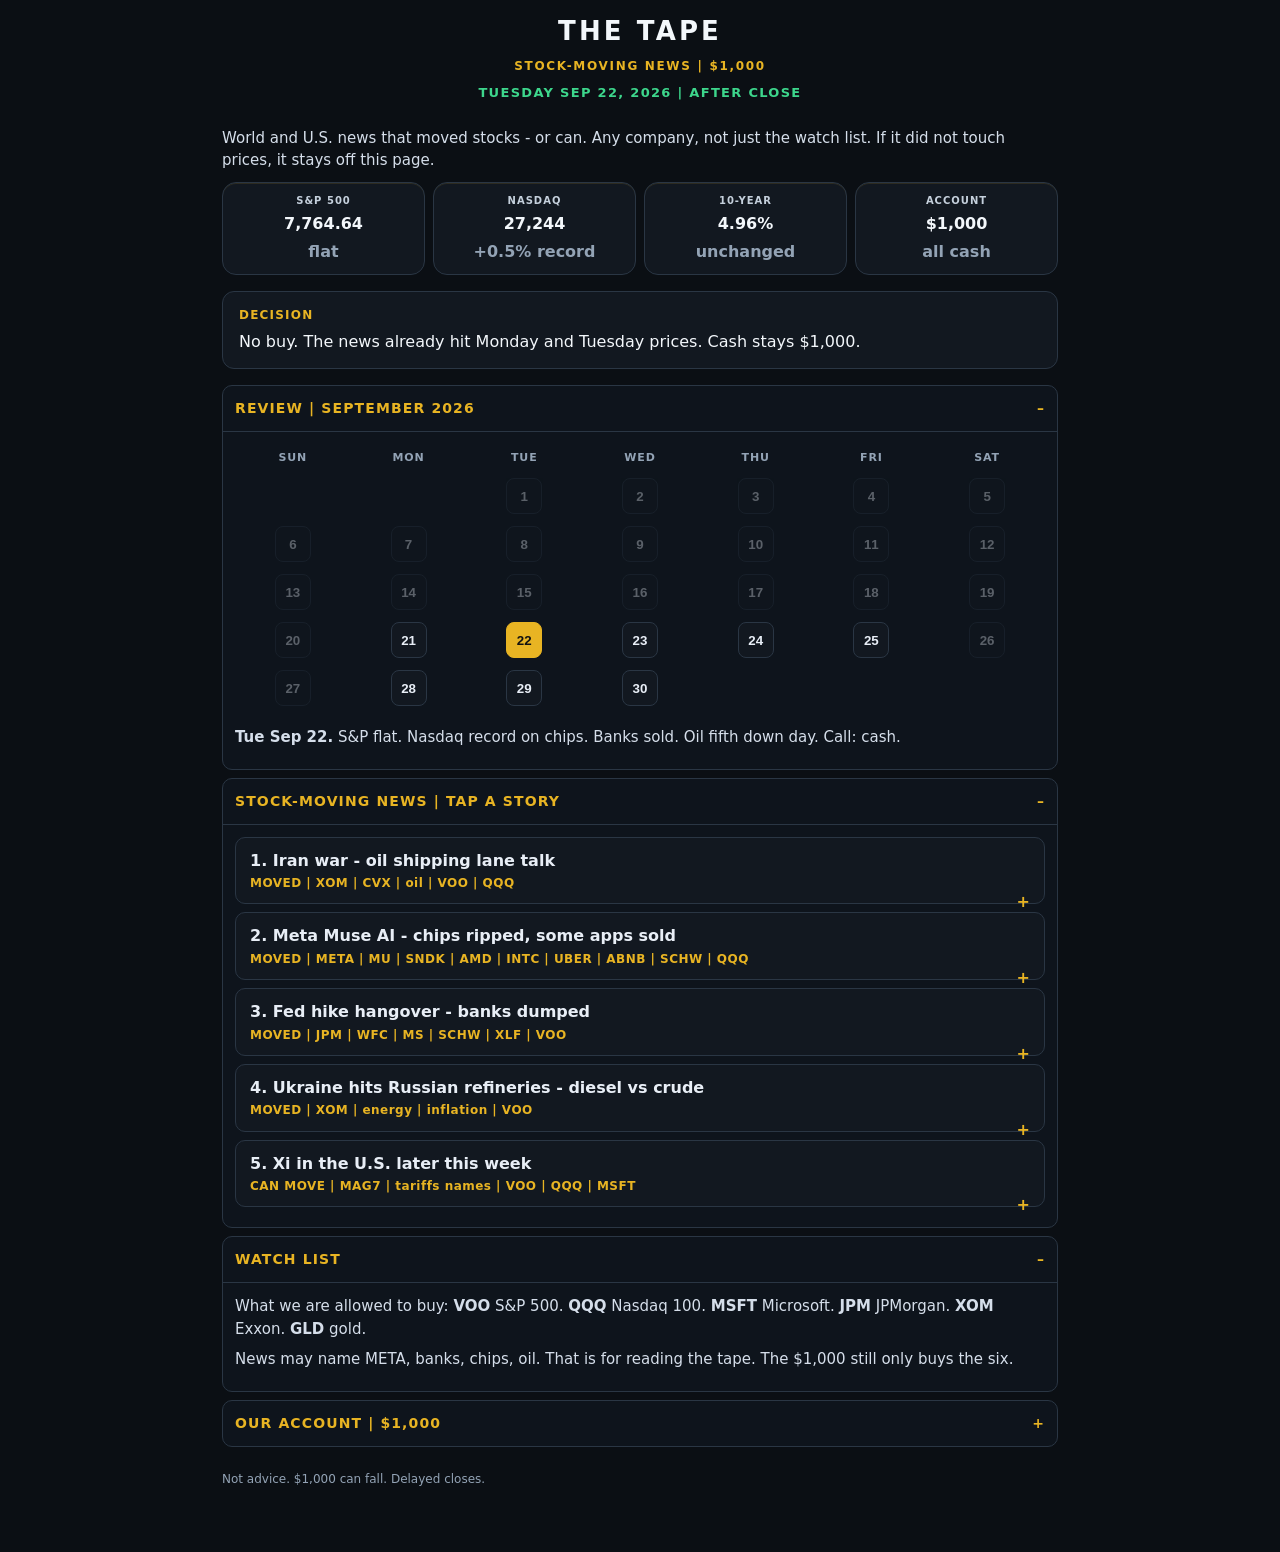
==== commit 5de5aec3: "World news is only stock-moving headlines, any ticker" ====
--- a/index.html
+++ b/index.html
@@ -3,7 +3,7 @@
 <meta charset="UTF-8"/>
 <meta name="viewport" content="width=device-width,initial-scale=1"/>
 <title>The Tape</title>
-<link rel="stylesheet" href="tape.css?v=17"/>
+<link rel="stylesheet" href="tape.css?v=18"/>
 <style>
 .meaning{color:#93a3b5;font-size:12px;font-weight:600;display:block;margin-top:4px}
 .next{background:#121820;border:1px solid #2a3644;border-radius:12px;padding:14px 16px;margin:16px 0}
@@ -23,17 +23,17 @@
 details.story>summary{list-style:none;cursor:pointer;padding:12px 14px;font-weight:800;color:#e8eef6;line-height:1.35}
 details.story>summary::-webkit-details-marker{display:none}
 details.story>summary:after{content:" +";color:#e8b423;float:right}
-details.story[open]>summary:after{content:" -";color:#e8b423;float:right}
+details.story[open]>summary:after{content:" -"}
 details.story .pad{padding:0 14px 14px}
 </style></head>
 <body>
 <header>
 <div class="brand">THE TAPE</div>
-<div class="sub">WORLD NEWS | MARKETS | $1,000</div>
+<div class="sub">STOCK-MOVING NEWS | $1,000</div>
 <div class="card-date">TUESDAY SEP 22, 2026 | AFTER CLOSE</div>
 </header>
 <div class="wrap">
-<p class="note">Two jobs, same weight: know the world, and try to grow $1,000. Tap a story for the full brief.</p>
+<p class="note">World and U.S. news that moved stocks - or can. Any company, not just the watch list. If it did not touch prices, it stays off this page.</p>
 <div class="bank">
 <div><b>S&amp;P 500</b><span>7,764.64</span><span class="meaning">flat</span></div>
 <div><b>NASDAQ</b><span>27,244</span><span class="meaning">+0.5% record</span></div>
@@ -41,7 +41,7 @@
 <div><b>ACCOUNT</b><span>$1,000</span><span class="meaning">all cash</span></div>
 </div>
 <div class="next"><b>DECISION</b>
-No buy. Reading more is not trading more. Cash stays $1,000.</div>
+No buy. The news already hit Monday and Tuesday prices. Cash stays $1,000.</div>
 <details class="block" open>
 <summary>REVIEW | SEPTEMBER 2026</summary>
 <div class="body">
@@ -53,62 +53,49 @@
 <tr><td><button class="muted" disabled>20</button></td><td><button data-day="21" type="button">21</button></td><td><button class="on" data-day="22" type="button">22</button></td><td><button data-day="23" type="button">23</button></td><td><button data-day="24" type="button">24</button></td><td><button data-day="25" type="button">25</button></td><td><button class="muted" disabled>26</button></td></tr>
 <tr><td><button class="muted" disabled>27</button></td><td><button data-day="28" type="button">28</button></td><td><button data-day="29" type="button">29</button></td><td><button data-day="30" type="button">30</button></td><td></td><td></td><td></td></tr>
 </table>
-<div id="rev-22"><p class="note"><b>Tue Sep 22.</b> S&amp;P flat. Nasdaq record. Banks sold. Oil fifth down day. Call: cash.</p></div>
+<div id="rev-22"><p class="note"><b>Tue Sep 22.</b> S&amp;P flat. Nasdaq record on chips. Banks sold. Oil fifth down day. Call: cash.</p></div>
 <p class="note" id="rev-empty">No review for that date yet.</p>
 </div></details>
 <details class="block" open>
-<summary>WORLD NEWS | TAP A STORY</summary>
+<summary>STOCK-MOVING NEWS | TAP A STORY</summary>
 <div class="body">
 
-<details class="story"><summary>1. Iran war - tanker lane may reopen<span class="hits">AFFECTS | XOM | GLD | VOO | QQQ</span></summary>
+<details class="story"><summary>1. Iran war - oil shipping lane talk<span class="hits">MOVED | XOM | CVX | oil | VOO | QQQ</span></summary>
 <div class="pad">
-<p class="note">War about six months old. Oil was about $72 before it. Last week Brent near $110. Tuesday settle $99.25, fifth down day.</p>
-<p class="note">Iran said Hormuz could reopen in about seven days if the U.S. eases pressure. Hormuz is the narrow exit from the Persian Gulf. A large share of seaborne oil has to pass through it.</p>
-<p class="note">Saudi Arabia is testing the East-West Pipeline to the Red Sea as a bypass. A tanker was hit in Hormuz on Monday. The war is not over.</p>
-<p class="why">Learn: oil has a price and a route. Close the lane and diesel and inflation jump.</p>
+<p class="note">Iran said the Hormuz shipping lane could reopen in about a week if the U.S. eases pressure. Saudi Arabia is testing a pipeline that bypasses that lane. A tanker was hit in the lane Monday. Brent settled $99.25, fifth down day, after last week's spike near $110. Pre-war oil was about $72.</p>
+<p class="why">This is the main global tape driver this month. Energy stocks follow the barrel. The rest of the market follows whether cheaper oil calms inflation - or the next strike sends oil back up.</p>
 </div></details>
 
-<details class="story"><summary>2. Ukraine hit another Russian refinery<span class="hits">AFFECTS | XOM | VOO | GLD</span></summary>
+<details class="story"><summary>2. Meta Muse AI - chips ripped, some apps sold<span class="hits">MOVED | META | MU | SNDK | AMD | INTC | UBER | ABNB | SCHW | QQQ</span></summary>
 <div class="pad">
-<p class="note">Year five. Russia struck Ukrainian cities overnight. Ukraine damaged another Russian refinery after a weekend strike near Moscow.</p>
-<p class="note">Refineries turn crude into diesel. Smash them and crude can fall while diesel stays scarce. U.S. diesel recently near $6.53 even as crude fell five days.</p>
-<p class="why">Learn: crude is the raw barrel. Diesel is what trucks burn. Oil is down is not inflation is done.</p>
+<p class="note">Monday: Meta jumped about 11% after Muse, its new AI assistant, hit No. 1 in Apple's App Store. AMD crossed $1 trillion. Intel and Arm jumped hard. Tuesday the follow-through stayed in chips: Micron +5%, SanDisk about +7%. Nasdaq closed at a record.</p>
+<p class="note">Same story hit the other way: software and helper apps were sold on fear Muse replaces them. Schwab about -6%, Airbnb about -3%, Uber and Lyft each more than -1%.</p>
+<p class="why">AI news is moving a lot of stocks that are not on our six-name list. QQQ still catches the chip bid. We log the names so we understand the tape. We do not chase META a day after +11%.</p>
 </div></details>
 
-<details class="story"><summary>3. Fed already hiked - banks sold<span class="hits">AFFECTS | JPM | VOO | QQQ | MSFT</span></summary>
+<details class="story"><summary>3. Fed hike hangover - banks dumped<span class="hits">MOVED | JPM | WFC | MS | SCHW | XLF | VOO</span></summary>
 <div class="pad">
-<p class="note">First Fed hike in three years last week. Another October hike is still possible. 10-year yield 4.96%. JPM fell about 3.2%. Financials were the worst sector.</p>
-<p class="why">Learn: the Fed sets the overnight rate. The 10-year is the market vote. A hike already done can still hit banks days later.</p>
+<p class="note">The Fed raised rates last week for the first time in three years. Officials are still talking about another hike. 10-year yield sat near 4.96%. JPM and Wells Fargo each fell more than 3%. Morgan Stanley about -3%. Schwab about -6%. Financials were the worst sector. That is why the Dow fell while Nasdaq made a high.</p>
+<p class="why">Banks live on the gap between short rates and long rates. A fresh hike plus a flat 10-year squeezes that gap. JPM is on our watch list because this channel is not done.</p>
 </div></details>
 
-<details class="story"><summary>4. U.N. week - Xi due later this week<span class="hits">AFFECTS | none of the six yet</span></summary>
+<details class="story"><summary>4. Ukraine hits Russian refineries - diesel vs crude<span class="hits">MOVED | XOM | energy | inflation | VOO</span></summary>
 <div class="pad">
-<p class="note">Trump spoke at the U.N. and stacked meetings (U.K., Japan, Ukraine, Venezuela, Denmark, Greenland, Gulf). Xi is due in the U.S. Sep 23-25.</p>
-<p class="why">Learn: a summit is a calendar box. Markets move when oil or yields change, not when the motorcade arrives.</p>
+<p class="note">Ukraine damaged another Russian refinery. Russia struck Ukrainian cities overnight. Crude fell five days. U.S. diesel was still marked near a new high around $6.53. Trump is pushing an energy ceasefire talk with Zelenskyy in New York.</p>
+<p class="why">Crude and diesel are not the same product. Cheap crude plus smashed refineries can still mean expensive diesel, which keeps the Fed nervous. That mix can lift oil stocks one day and pressure the whole market the next.</p>
 </div></details>
 
-<details class="story"><summary>5. Greenland - U.S. to build two bases<span class="hits">AFFECTS | GLD | none of the others yet</span></summary>
+<details class="story"><summary>5. Xi in the U.S. later this week<span class="hits">CAN MOVE | MAG7 | tariffs names | VOO | QQQ | MSFT</span></summary>
 <div class="pad">
-<p class="note">U.S., Denmark, and Greenland signed an update to the 1951 defense pact. Trump said two major bases. Greenland stays Danish.</p>
-<p class="why">Learn: the Arctic is becoming a military lane. Decade map, not a Tuesday trade.</p>
-</div></details>
-
-<details class="story"><summary>6. Typhoon Dujuan - Japan<span class="hits">AFFECTS | none of the six</span></summary>
-<div class="pad">
-<p class="note">Six dead, about six missing. Landslides near Tokyo. 45,000+ households without power. 275+ flights canceled. Storm weakening over the Pacific.</p>
-<p class="why">Learn: airports can close and the S&amp;P can ignore it. Still worth knowing.</p>
-</div></details>
-
-<details class="story"><summary>7. Hurricane Polo - Cat 5 off Mexico<span class="hits">AFFECTS | none of the six</span></summary>
-<div class="pad">
-<p class="note">Storm to Category 5 in under 24 hours off Mexico Pacific coast. Core likely stays offshore. Atlantic has had no hurricane this season (El Nino pattern).</p>
-<p class="why">Learn: two oceans, two seasons. Do not invent a stock trade.</p>
+<p class="note">China's president is due in the U.S. Sep 23-25. Trade, tariffs, and AI are the expected topics. Nothing in that visit repriced the close today. It is on the page because a sentence from those meetings can move the same stocks that ripped on AI and oil this week.</p>
+<p class="why">This is a scheduled event with a stock channel (tariffs, chips, mega-cap tech). It is not a buy button until a price actually jumps.</p>
 </div></details>
 
 </div></details>
 <details class="block" open>
 <summary>WATCH LIST</summary>
-<div class="body"><p class="note"><b>VOO</b> S&amp;P 500. <b>QQQ</b> Nasdaq 100. <b>MSFT</b> Microsoft. <b>JPM</b> JPMorgan. <b>XOM</b> Exxon. <b>GLD</b> gold.</p></div></details>
+<div class="body"><p class="note">What we are allowed to buy: <b>VOO</b> S&amp;P 500. <b>QQQ</b> Nasdaq 100. <b>MSFT</b> Microsoft. <b>JPM</b> JPMorgan. <b>XOM</b> Exxon. <b>GLD</b> gold.</p>
+<p class="note">News may name META, banks, chips, oil. That is for reading the tape. The $1,000 still only buys the six.</p></div></details>
 <details class="block">
 <summary>OUR ACCOUNT | $1,000</summary>
 <div class="body"><p class="note">Cash $1,000. Positions none. Max $300 per name, two names max. No day trades, options, crypto, or margin.</p></div></details>
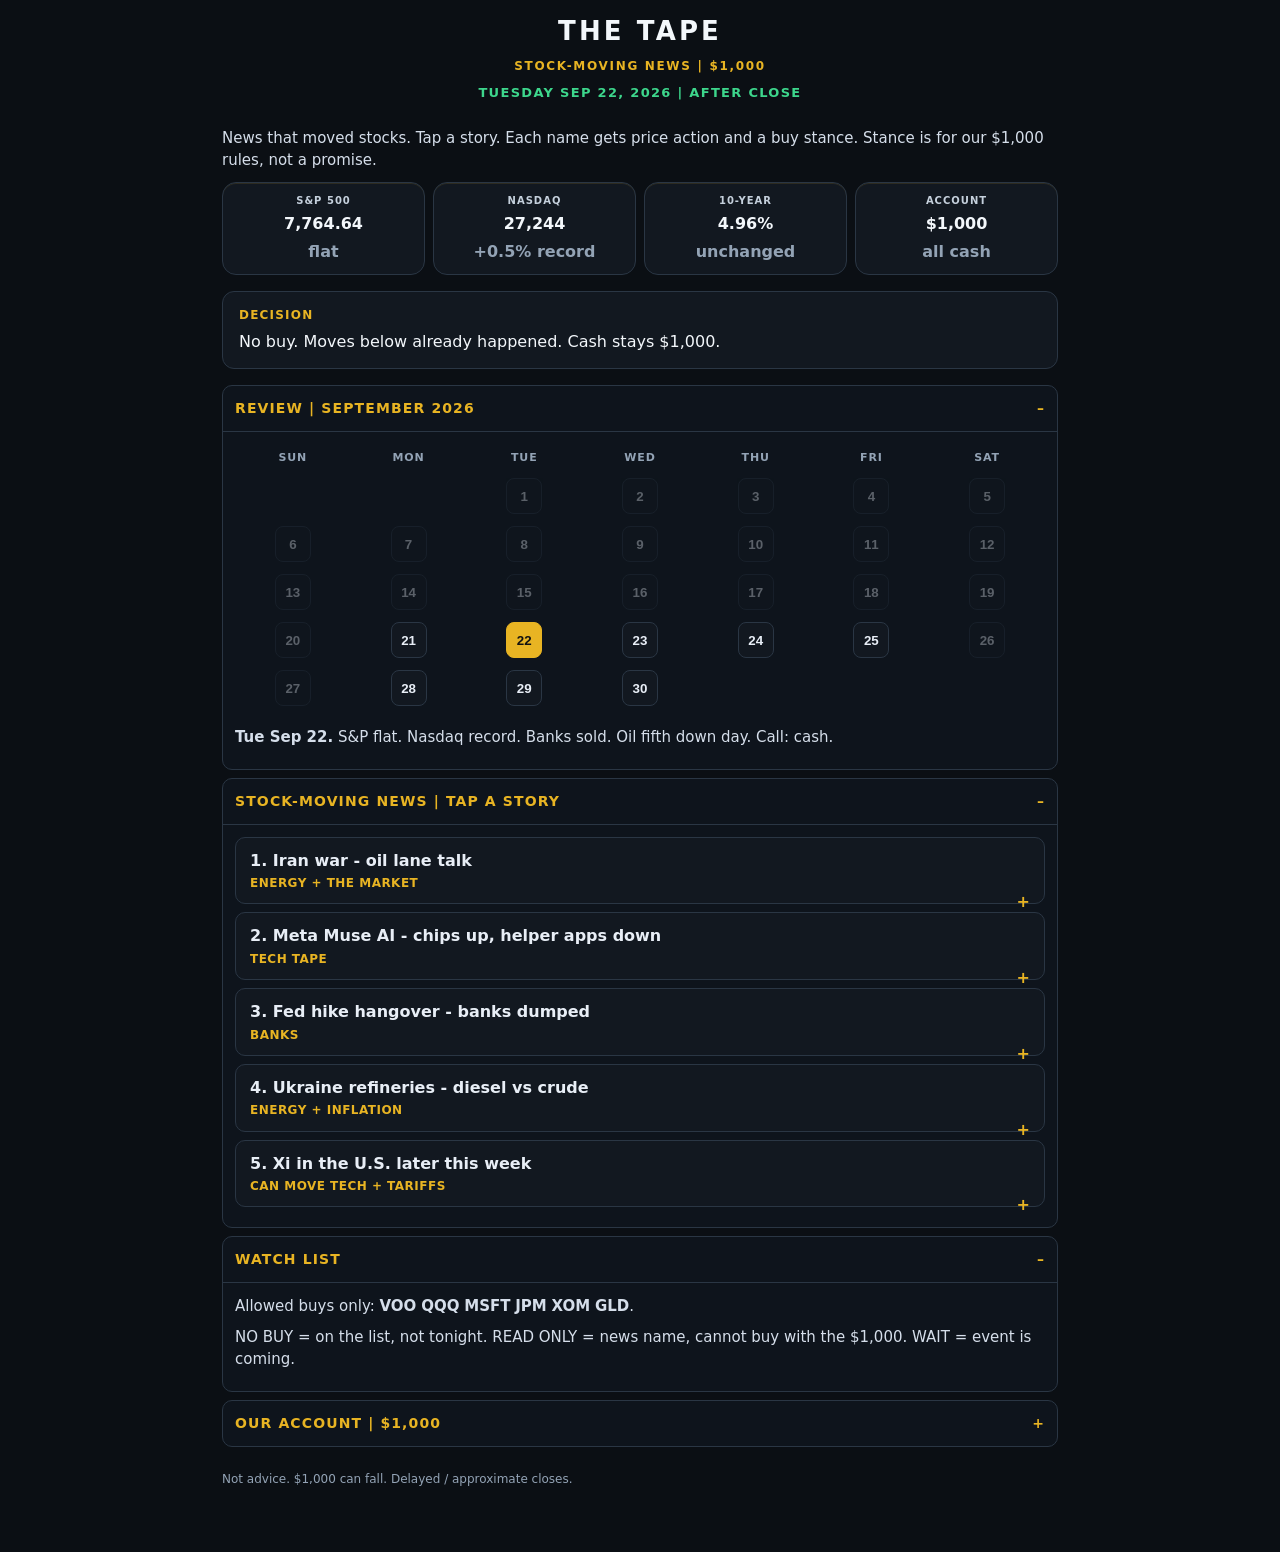
==== commit 33c6e99b: "Each stock-moving story lists ticker, price action, and buy stance" ====
--- a/index.html
+++ b/index.html
@@ -3,22 +3,22 @@
 <meta charset="UTF-8"/>
 <meta name="viewport" content="width=device-width,initial-scale=1"/>
 <title>The Tape</title>
-<link rel="stylesheet" href="tape.css?v=18"/>
+<link rel="stylesheet" href="tape.css?v=19"/>
 <style>
 .meaning{color:#93a3b5;font-size:12px;font-weight:600;display:block;margin-top:4px}
 .next{background:#121820;border:1px solid #2a3644;border-radius:12px;padding:14px 16px;margin:16px 0}
 .next b{display:block;color:#e8b423;font-size:12px;letter-spacing:.1em;margin-bottom:6px}
-.why{color:#93a3b5;font-size:14px;margin:4px 0 10px}
+.why{color:#93a3b5;font-size:14px;margin:6px 0 0}
 .hits{color:#e8b423;font-size:12px;font-weight:800;letter-spacing:.04em;display:block;margin-top:4px}
+.row{border-top:1px solid #2a3644;padding:8px 0}
+.row b{color:#e8eef6}
 .cal{width:100%;border-collapse:collapse;margin:8px 0 14px;table-layout:fixed}
 .cal th{color:#93a3b5;font-size:11px;letter-spacing:.08em;font-weight:800;padding:6px 0}
 .cal td{text-align:center;padding:6px 0}
 .cal button{background:#121820;border:1px solid #2a3644;color:#e8eef6;width:36px;height:36px;border-radius:8px;font-weight:800;cursor:pointer}
 .cal button.on{background:#e8b423;color:#111;border-color:#e8b423}
 .cal button.muted{opacity:.35;cursor:default}
-#rev-empty{display:none}
-#rev-empty.show{display:block}
-#rev-22.hide{display:none}
+#rev-empty{display:none}#rev-empty.show{display:block}#rev-22.hide{display:none}
 details.story{border:1px solid #2a3644;border-radius:10px;margin:8px 0;background:#121820}
 details.story>summary{list-style:none;cursor:pointer;padding:12px 14px;font-weight:800;color:#e8eef6;line-height:1.35}
 details.story>summary::-webkit-details-marker{display:none}
@@ -33,7 +33,7 @@
 <div class="card-date">TUESDAY SEP 22, 2026 | AFTER CLOSE</div>
 </header>
 <div class="wrap">
-<p class="note">World and U.S. news that moved stocks - or can. Any company, not just the watch list. If it did not touch prices, it stays off this page.</p>
+<p class="note">News that moved stocks. Tap a story. Each name gets price action and a buy stance. Stance is for our $1,000 rules, not a promise.</p>
 <div class="bank">
 <div><b>S&amp;P 500</b><span>7,764.64</span><span class="meaning">flat</span></div>
 <div><b>NASDAQ</b><span>27,244</span><span class="meaning">+0.5% record</span></div>
@@ -41,7 +41,7 @@
 <div><b>ACCOUNT</b><span>$1,000</span><span class="meaning">all cash</span></div>
 </div>
 <div class="next"><b>DECISION</b>
-No buy. The news already hit Monday and Tuesday prices. Cash stays $1,000.</div>
+No buy. Moves below already happened. Cash stays $1,000.</div>
 <details class="block" open>
 <summary>REVIEW | SEPTEMBER 2026</summary>
 <div class="body">
@@ -53,53 +53,77 @@
 <tr><td><button class="muted" disabled>20</button></td><td><button data-day="21" type="button">21</button></td><td><button class="on" data-day="22" type="button">22</button></td><td><button data-day="23" type="button">23</button></td><td><button data-day="24" type="button">24</button></td><td><button data-day="25" type="button">25</button></td><td><button class="muted" disabled>26</button></td></tr>
 <tr><td><button class="muted" disabled>27</button></td><td><button data-day="28" type="button">28</button></td><td><button data-day="29" type="button">29</button></td><td><button data-day="30" type="button">30</button></td><td></td><td></td><td></td></tr>
 </table>
-<div id="rev-22"><p class="note"><b>Tue Sep 22.</b> S&amp;P flat. Nasdaq record on chips. Banks sold. Oil fifth down day. Call: cash.</p></div>
+<div id="rev-22"><p class="note"><b>Tue Sep 22.</b> S&amp;P flat. Nasdaq record. Banks sold. Oil fifth down day. Call: cash.</p></div>
 <p class="note" id="rev-empty">No review for that date yet.</p>
 </div></details>
 <details class="block" open>
 <summary>STOCK-MOVING NEWS | TAP A STORY</summary>
 <div class="body">
 
-<details class="story"><summary>1. Iran war - oil shipping lane talk<span class="hits">MOVED | XOM | CVX | oil | VOO | QQQ</span></summary>
+<details class="story"><summary>1. Iran war - oil lane talk<span class="hits">ENERGY + THE MARKET</span></summary>
 <div class="pad">
-<p class="note">Iran said the Hormuz shipping lane could reopen in about a week if the U.S. eases pressure. Saudi Arabia is testing a pipeline that bypasses that lane. A tanker was hit in the lane Monday. Brent settled $99.25, fifth down day, after last week's spike near $110. Pre-war oil was about $72.</p>
-<p class="why">This is the main global tape driver this month. Energy stocks follow the barrel. The rest of the market follows whether cheaper oil calms inflation - or the next strike sends oil back up.</p>
+<p class="note">Hormuz reopen talk. Saudi bypass pipeline. Tanker hit Monday. Brent $99.25, fifth down day. Last week near $110. Pre-war about $72.</p>
+<div class="row"><b>XOM</b> about $159. Monday -3.2% with oil. On our watch list. Stance: NO BUY. Oil already had the down day.</div>
+<div class="row"><b>CVX</b> followed crude lower Monday (about -2.8%). Not on our buy list. Stance: READ ONLY.</div>
+<div class="row"><b>VOO</b> about $713-$714, flat Tuesday. On our watch list. Stance: NO BUY. Market already took the cheaper-oil bid Monday.</div>
+<div class="row"><b>QQQ</b> $747.47 Tuesday, +0.8%. On our watch list. Stance: NO BUY. Record-adjacent. Do not chase.</div>
+<p class="why">Channel: barrel down, energy sold, rest of market calmer until the next strike.</p>
 </div></details>
 
-<details class="story"><summary>2. Meta Muse AI - chips ripped, some apps sold<span class="hits">MOVED | META | MU | SNDK | AMD | INTC | UBER | ABNB | SCHW | QQQ</span></summary>
+<details class="story"><summary>2. Meta Muse AI - chips up, helper apps down<span class="hits">TECH TAPE</span></summary>
 <div class="pad">
-<p class="note">Monday: Meta jumped about 11% after Muse, its new AI assistant, hit No. 1 in Apple's App Store. AMD crossed $1 trillion. Intel and Arm jumped hard. Tuesday the follow-through stayed in chips: Micron +5%, SanDisk about +7%. Nasdaq closed at a record.</p>
-<p class="note">Same story hit the other way: software and helper apps were sold on fear Muse replaces them. Schwab about -6%, Airbnb about -3%, Uber and Lyft each more than -1%.</p>
-<p class="why">AI news is moving a lot of stocks that are not on our six-name list. QQQ still catches the chip bid. We log the names so we understand the tape. We do not chase META a day after +11%.</p>
+<p class="note">Muse hit No. 1 in Apple's App Store. Monday AI ripped. Tuesday chips kept going. Nasdaq record.</p>
+<div class="row"><b>META</b> Monday close $741 (+11.4%). Tuesday $736.60 (-0.6%). Not on our buy list. Stance: READ ONLY. Already ran $75 in one session.</div>
+<div class="row"><b>MSFT</b> Monday $501.61 (+1.6%). Tuesday slightly red, about $498-$499. On our watch list. Stance: NO BUY. Did not get the Muse spike.</div>
+<div class="row"><b>MU</b> Micron about +5% Tuesday. Not on our buy list. Stance: READ ONLY.</div>
+<div class="row"><b>SNDK</b> SanDisk about +7% Tuesday. Not on our buy list. Stance: READ ONLY. Hot chip tape.</div>
+<div class="row"><b>AMD</b> Monday about +10%, first $1 trillion cap. Not on our buy list. Stance: READ ONLY.</div>
+<div class="row"><b>SCHW</b> about -6% Tuesday. Muse-competition scare plus bank tape. Not on our buy list. Stance: READ ONLY.</div>
+<div class="row"><b>ABNB</b> about -3%. <b>UBER</b> / <b>LYFT</b> each more than -1%. Not on our buy list. Stance: READ ONLY.</div>
+<div class="row"><b>QQQ</b> $747.47, +0.8% Tuesday. On our watch list. Stance: NO BUY. This is how we would touch the AI tape if we ever did - not by chasing META.</div>
+<p class="why">One product launch repriced chips up and some apps down. We study it. We do not pay Monday's price on Tuesday.</p>
 </div></details>
 
-<details class="story"><summary>3. Fed hike hangover - banks dumped<span class="hits">MOVED | JPM | WFC | MS | SCHW | XLF | VOO</span></summary>
+<details class="story"><summary>3. Fed hike hangover - banks dumped<span class="hits">BANKS</span></summary>
 <div class="pad">
-<p class="note">The Fed raised rates last week for the first time in three years. Officials are still talking about another hike. 10-year yield sat near 4.96%. JPM and Wells Fargo each fell more than 3%. Morgan Stanley about -3%. Schwab about -6%. Financials were the worst sector. That is why the Dow fell while Nasdaq made a high.</p>
-<p class="why">Banks live on the gap between short rates and long rates. A fresh hike plus a flat 10-year squeezes that gap. JPM is on our watch list because this channel is not done.</p>
+<p class="note">Fed hiked last week. Another hike still possible. 10-year 4.96%. Financials worst sector. That is why the Dow fell while Nasdaq rose.</p>
+<div class="row"><b>JPM</b> about -3.2% to -3.4% Tuesday. On our watch list. Stance: NO BUY. Drop is the rate story, not a clearance sale.</div>
+<div class="row"><b>WFC</b> Wells Fargo about -3.4% Tuesday. Not on our buy list. Stance: READ ONLY.</div>
+<div class="row"><b>MS</b> Morgan Stanley about -2.9% Tuesday. Not on our buy list. Stance: READ ONLY.</div>
+<div class="row"><b>SCHW</b> about -6% Tuesday. Bank + Muse hit. Not on our buy list. Stance: READ ONLY.</div>
+<div class="row"><b>VOO</b> flat. On our watch list. Stance: NO BUY. Bank hit was absorbed by tech.</div>
+<p class="why">Banks live on the gap between short rates and long rates. That gap is under pressure.</p>
 </div></details>
 
-<details class="story"><summary>4. Ukraine hits Russian refineries - diesel vs crude<span class="hits">MOVED | XOM | energy | inflation | VOO</span></summary>
+<details class="story"><summary>4. Ukraine refineries - diesel vs crude<span class="hits">ENERGY + INFLATION</span></summary>
 <div class="pad">
-<p class="note">Ukraine damaged another Russian refinery. Russia struck Ukrainian cities overnight. Crude fell five days. U.S. diesel was still marked near a new high around $6.53. Trump is pushing an energy ceasefire talk with Zelenskyy in New York.</p>
-<p class="why">Crude and diesel are not the same product. Cheap crude plus smashed refineries can still mean expensive diesel, which keeps the Fed nervous. That mix can lift oil stocks one day and pressure the whole market the next.</p>
+<p class="note">Ukraine hit another Russian refinery. Crude down five days. U.S. diesel still near $6.53. Two different products.</p>
+<div class="row"><b>XOM</b> about $159. On our watch list. Stance: NO BUY until diesel and crude tell the same story.</div>
+<div class="row"><b>CVX</b> same oil channel. Not on our buy list. Stance: READ ONLY.</div>
+<div class="row"><b>VOO</b> flat. On our watch list. Stance: NO BUY. Fed still watching diesel, not just Brent.</div>
+<p class="why">Cheap crude + smashed refineries can still mean expensive diesel. That keeps rate-cut hopes in check.</p>
 </div></details>
 
-<details class="story"><summary>5. Xi in the U.S. later this week<span class="hits">CAN MOVE | MAG7 | tariffs names | VOO | QQQ | MSFT</span></summary>
+<details class="story"><summary>5. Xi in the U.S. later this week<span class="hits">CAN MOVE TECH + TARIFFS</span></summary>
 <div class="pad">
-<p class="note">China's president is due in the U.S. Sep 23-25. Trade, tariffs, and AI are the expected topics. Nothing in that visit repriced the close today. It is on the page because a sentence from those meetings can move the same stocks that ripped on AI and oil this week.</p>
-<p class="why">This is a scheduled event with a stock channel (tariffs, chips, mega-cap tech). It is not a buy button until a price actually jumps.</p>
+<p class="note">Xi due Sep 23-25. Trade, tariffs, AI. Did not reprice today's close.</p>
+<div class="row"><b>MSFT</b> about $499. On our watch list. Stance: WAIT. A tariff or AI sentence could move it. None yet.</div>
+<div class="row"><b>QQQ</b> $747.47. On our watch list. Stance: WAIT. Same as MSFT.</div>
+<div class="row"><b>META / NVDA / AAPL</b> not on our buy list. Stance: READ ONLY. These will make the headlines if talks get sharp.</div>
+<p class="why">Scheduled event with a real stock channel. Not a buy until a price jumps.</p>
 </div></details>
 
 </div></details>
 <details class="block" open>
 <summary>WATCH LIST</summary>
-<div class="body"><p class="note">What we are allowed to buy: <b>VOO</b> S&amp;P 500. <b>QQQ</b> Nasdaq 100. <b>MSFT</b> Microsoft. <b>JPM</b> JPMorgan. <b>XOM</b> Exxon. <b>GLD</b> gold.</p>
-<p class="note">News may name META, banks, chips, oil. That is for reading the tape. The $1,000 still only buys the six.</p></div></details>
+<div class="body">
+<p class="note">Allowed buys only: <b>VOO</b> <b>QQQ</b> <b>MSFT</b> <b>JPM</b> <b>XOM</b> <b>GLD</b>.</p>
+<p class="note">NO BUY = on the list, not tonight. READ ONLY = news name, cannot buy with the $1,000. WAIT = event is coming.</p>
+</div></details>
 <details class="block">
 <summary>OUR ACCOUNT | $1,000</summary>
 <div class="body"><p class="note">Cash $1,000. Positions none. Max $300 per name, two names max. No day trades, options, crypto, or margin.</p></div></details>
-<p class="disclaimer">Not advice. $1,000 can fall. Delayed closes.</p>
+<p class="disclaimer">Not advice. $1,000 can fall. Delayed / approximate closes.</p>
 </div>
 <script>
 const empty=document.getElementById('rev-empty');
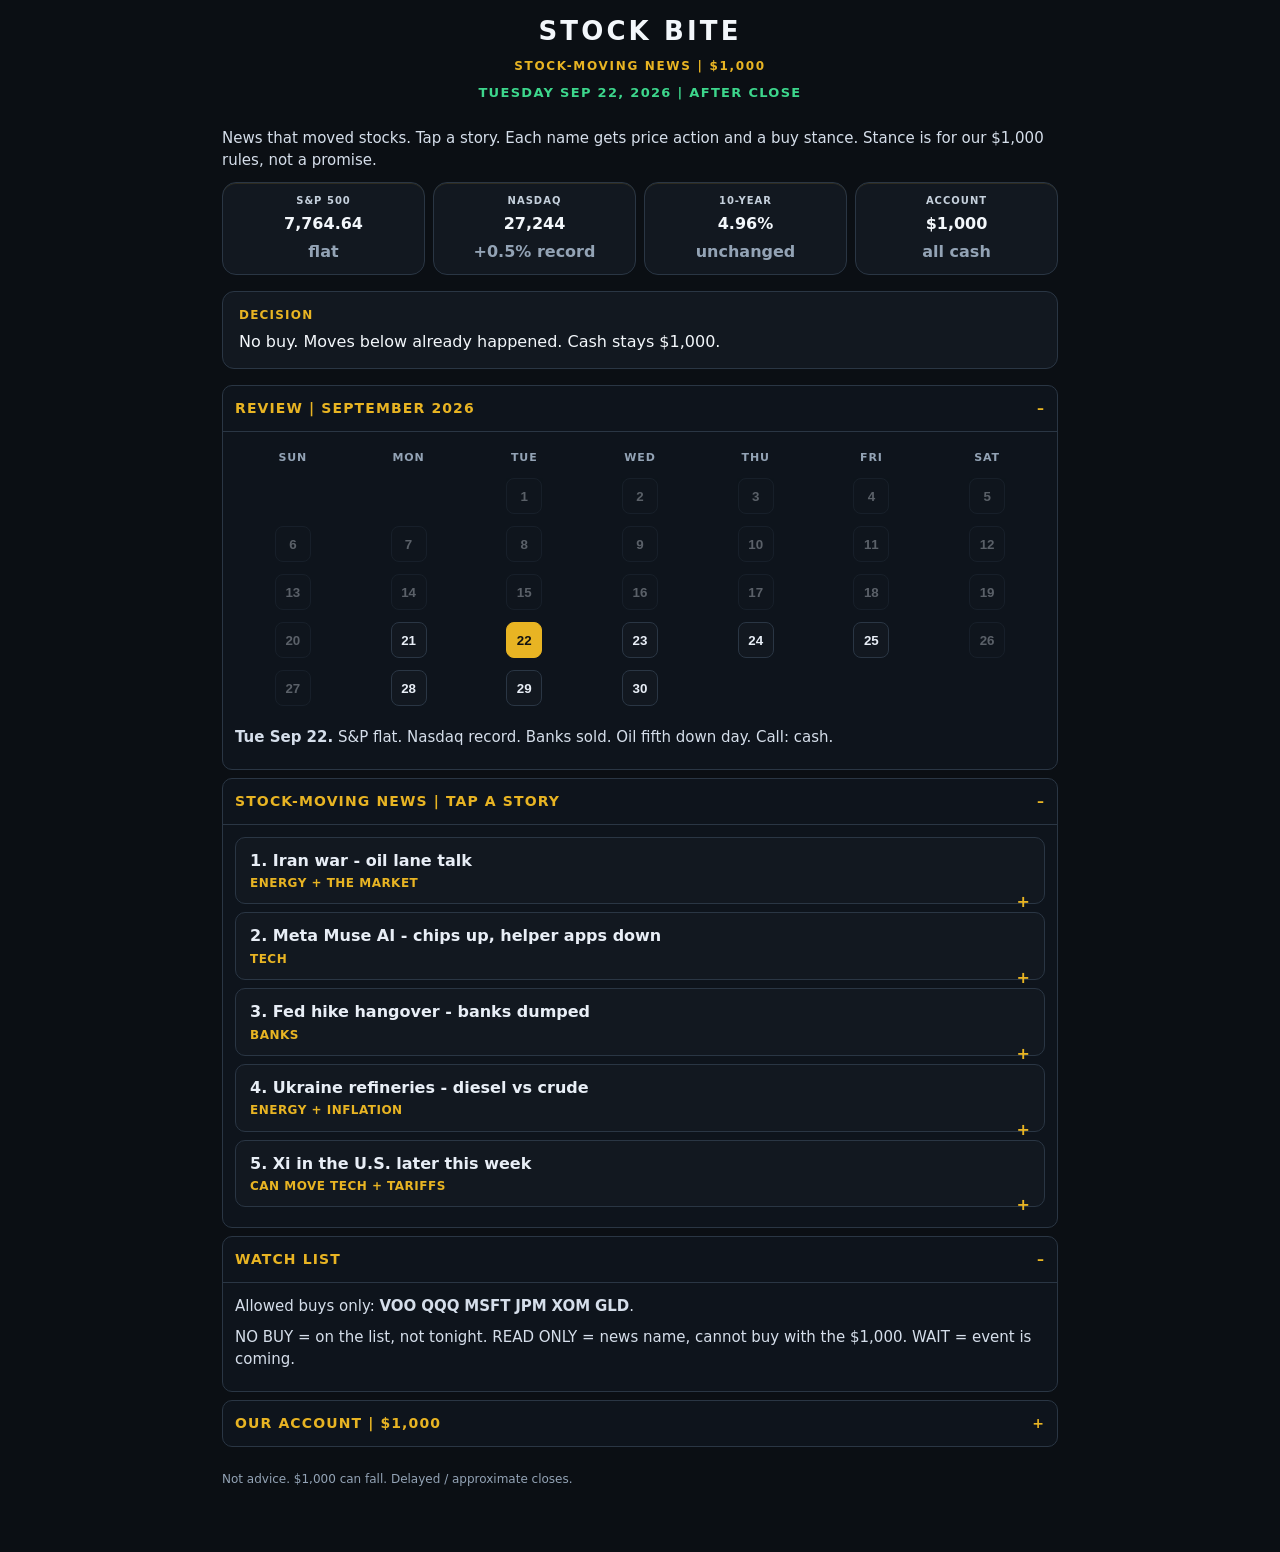
==== commit bc7a6700: "Rebrand public name to Stock Bite" ====
--- a/index.html
+++ b/index.html
@@ -2,8 +2,8 @@
 <html lang="en"><head>
 <meta charset="UTF-8"/>
 <meta name="viewport" content="width=device-width,initial-scale=1"/>
-<title>The Tape</title>
-<link rel="stylesheet" href="tape.css?v=19"/>
+<title>Stock Bite</title>
+<link rel="stylesheet" href="tape.css?v=20"/>
 <style>
 .meaning{color:#93a3b5;font-size:12px;font-weight:600;display:block;margin-top:4px}
 .next{background:#121820;border:1px solid #2a3644;border-radius:12px;padding:14px 16px;margin:16px 0}
@@ -28,7 +28,7 @@
 </style></head>
 <body>
 <header>
-<div class="brand">THE TAPE</div>
+<div class="brand">STOCK BITE</div>
 <div class="sub">STOCK-MOVING NEWS | $1,000</div>
 <div class="card-date">TUESDAY SEP 22, 2026 | AFTER CLOSE</div>
 </header>
@@ -70,17 +70,17 @@
 <p class="why">Channel: barrel down, energy sold, rest of market calmer until the next strike.</p>
 </div></details>
 
-<details class="story"><summary>2. Meta Muse AI - chips up, helper apps down<span class="hits">TECH TAPE</span></summary>
+<details class="story"><summary>2. Meta Muse AI - chips up, helper apps down<span class="hits">TECH</span></summary>
 <div class="pad">
 <p class="note">Muse hit No. 1 in Apple's App Store. Monday AI ripped. Tuesday chips kept going. Nasdaq record.</p>
 <div class="row"><b>META</b> Monday close $741 (+11.4%). Tuesday $736.60 (-0.6%). Not on our buy list. Stance: READ ONLY. Already ran $75 in one session.</div>
 <div class="row"><b>MSFT</b> Monday $501.61 (+1.6%). Tuesday slightly red, about $498-$499. On our watch list. Stance: NO BUY. Did not get the Muse spike.</div>
 <div class="row"><b>MU</b> Micron about +5% Tuesday. Not on our buy list. Stance: READ ONLY.</div>
-<div class="row"><b>SNDK</b> SanDisk about +7% Tuesday. Not on our buy list. Stance: READ ONLY. Hot chip tape.</div>
+<div class="row"><b>SNDK</b> SanDisk about +7% Tuesday. Not on our buy list. Stance: READ ONLY.</div>
 <div class="row"><b>AMD</b> Monday about +10%, first $1 trillion cap. Not on our buy list. Stance: READ ONLY.</div>
-<div class="row"><b>SCHW</b> about -6% Tuesday. Muse-competition scare plus bank tape. Not on our buy list. Stance: READ ONLY.</div>
+<div class="row"><b>SCHW</b> about -6% Tuesday. Muse scare plus bank tape. Not on our buy list. Stance: READ ONLY.</div>
 <div class="row"><b>ABNB</b> about -3%. <b>UBER</b> / <b>LYFT</b> each more than -1%. Not on our buy list. Stance: READ ONLY.</div>
-<div class="row"><b>QQQ</b> $747.47, +0.8% Tuesday. On our watch list. Stance: NO BUY. This is how we would touch the AI tape if we ever did - not by chasing META.</div>
+<div class="row"><b>QQQ</b> $747.47, +0.8% Tuesday. On our watch list. Stance: NO BUY. Do not chase META; QQQ is how this desk would touch the AI move if it ever did.</div>
 <p class="why">One product launch repriced chips up and some apps down. We study it. We do not pay Monday's price on Tuesday.</p>
 </div></details>
 
